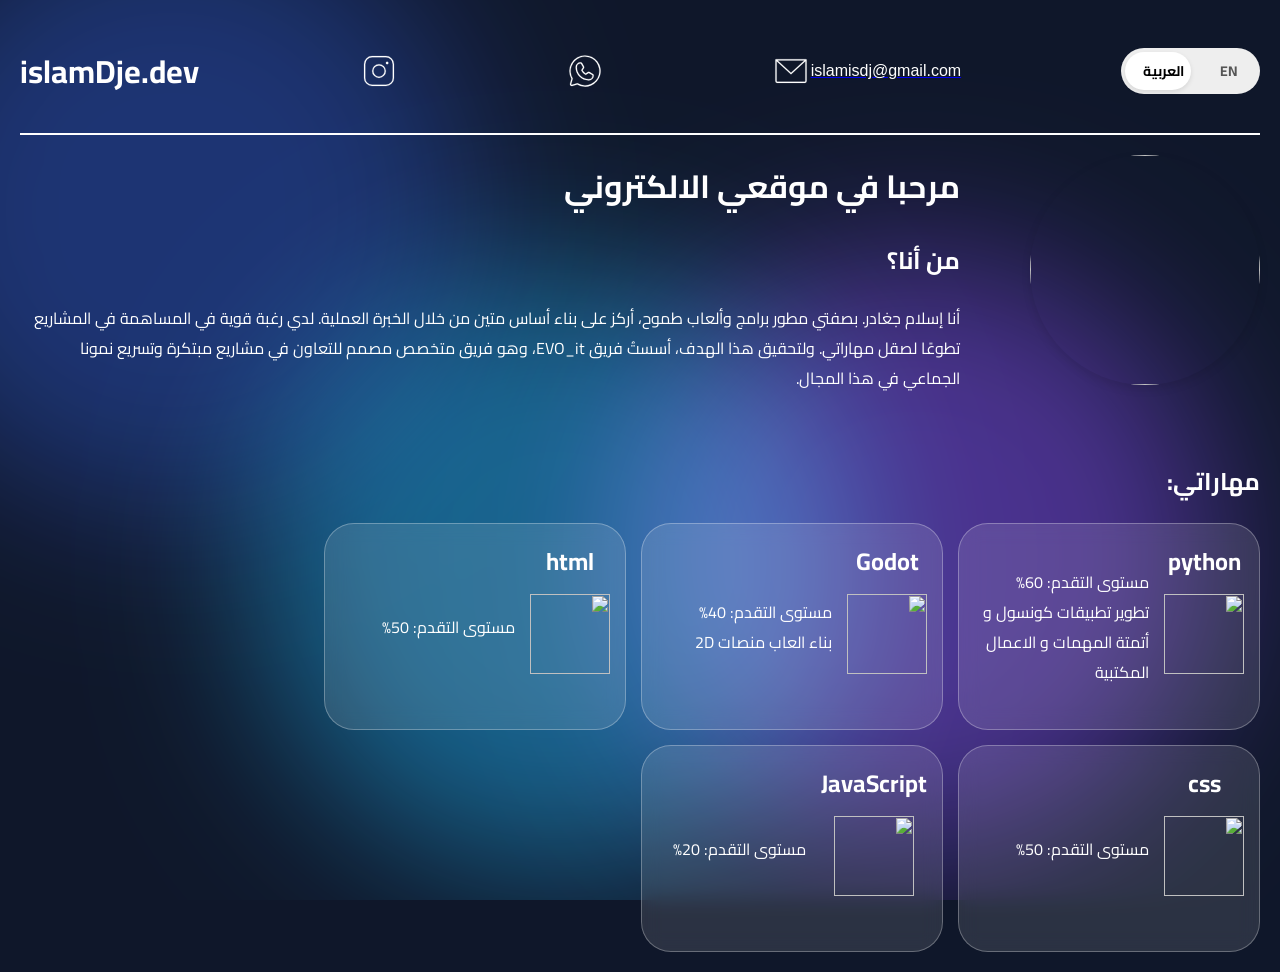
==== index.html @ 0f4c8b1a "edit text" ====
<!DOCTYPE html>
<html>
  
  <head>
    <meta charset="UTF-8"/>
    <meta name="description" content=""/>
    <meta name="viewport" content="width=device-width, initial-scale=1.0">
    <link rel="stylesheet" href="https://cdnjs.cloudflare.com/ajax/libs/font-awesome/6.0.0/css/all.min.css">
    <link rel="stylesheet" href="https://fonts.googleapis.com/css2?family=Cairo:wght@400;700&display=swap">
    <link rel="stylesheet" href="css/style.css"/>
    <script src="js/script.js"></script>
  </head>

  <body class="lang-ar">
    <header>
      <h1>islamDje.dev</h1>
      <a target="_blank" href="https://www.instagram.com/islam____dje?igsh=MWp0Nm4yY2d2aTFxbA==">
        <button class="insta"><svg fill="#ffffff" viewBox="0 0 256 256" id="Flat" xmlns="http://www.w3.org/2000/svg" stroke="#ffffff"><g id="SVGRepo_bgCarrier" stroke-width="0"></g><g id="SVGRepo_tracerCarrier" stroke-linecap="round" stroke-linejoin="round"></g><g id="SVGRepo_iconCarrier"> <path d="M128,84a44,44,0,1,0,44,44A44.04978,44.04978,0,0,0,128,84Zm0,80a36,36,0,1,1,36-36A36.04061,36.04061,0,0,1,128,164ZM172,32H84A52.059,52.059,0,0,0,32,84v88a52.059,52.059,0,0,0,52,52h88a52.059,52.059,0,0,0,52-52V84A52.059,52.059,0,0,0,172,32Zm44,140a44.04978,44.04978,0,0,1-44,44H84a44.04978,44.04978,0,0,1-44-44V84A44.04978,44.04978,0,0,1,84,40h88a44.04978,44.04978,0,0,1,44,44ZM188,76a8,8,0,1,1-8-8A8.00917,8.00917,0,0,1,188,76Z"></path> </g></svg></button>
      </a>
      <a target="_blank" href="https://wa.me/message/UT345S45C6PTN1">  
        <button class="wts"><svg fill="#ffffff" viewBox="0 0 256 256" id="Flat" xmlns="http://www.w3.org/2000/svg" stroke="#ffffff"><g id="SVGRepo_bgCarrier" stroke-width="0"></g><g id="SVGRepo_tracerCarrier" stroke-linecap="round" stroke-linejoin="round"></g><g id="SVGRepo_iconCarrier"> <path d="M128.00049,28A100.02594,100.02594,0,0,0,41.11475,177.53908l-9.0044,31.51661a11.99971,11.99971,0,0,0,14.835,14.834l31.5166-9.00391A100.00677,100.00677,0,1,0,128.00049,28Zm0,192a91.87082,91.87082,0,0,1-46.95264-12.86719,3.99494,3.99494,0,0,0-3.14355-.4082l-33.15723,9.47363a3.99979,3.99979,0,0,1-4.94434-4.94531l9.47266-33.15625a4.00111,4.00111,0,0,0-.4082-3.14355A92.01077,92.01077,0,1,1,128.00049,220Zm50.51123-73.457-20.45947-11.69141a12.01054,12.01054,0,0,0-12.12745.12891l-13.80664,8.28418a44.04183,44.04183,0,0,1-19.38232-19.38281l8.28369-13.80664a12.0108,12.0108,0,0,0,.12891-12.127l-11.69092-20.46A10.91584,10.91584,0,0,0,100,72a32.00811,32.00811,0,0,0-32,31.88086A84.001,84.001,0,0,0,151.999,188h.12012A32.00842,32.00842,0,0,0,184,156,10.913,10.913,0,0,0,178.51172,146.543ZM152.10791,180h-.1084A75.99972,75.99972,0,0,1,76,103.8926,23.997,23.997,0,0,1,100,80a2.89975,2.89975,0,0,1,2.51172,1.457L114.20264,101.918a4.00418,4.00418,0,0,1-.043,4.042l-9.38916,15.64844a3.9987,3.9987,0,0,0-.21826,3.69824,52.04112,52.04112,0,0,0,26.1416,26.1416,3.99707,3.99707,0,0,0,3.69873-.21875L150.04,141.84084a4.006,4.006,0,0,1,4.043-.04394l20.46045,11.69238A2.89712,2.89712,0,0,1,176,156,23.99725,23.99725,0,0,1,152.10791,180Z"></path> </g></svg></button>
      </a>
      <a target="_blank" href="mailto:islamisdj@gmail.com">
        <button class="mail">
          <svg fill="#ffffff" viewBox="0 0 256 256" id="Flat" xmlns="http://www.w3.org/2000/svg" stroke="#ffffff"><g id="SVGRepo_bgCarrier" stroke-width="0"></g><g id="SVGRepo_tracerCarrier" stroke-linecap="round" stroke-linejoin="round"></g><g id="SVGRepo_iconCarrier"> <path d="M227.97314,55.7334a4.0173,4.0173,0,0,0-.04345-.43262c-.02246-.12671-.0586-.24707-.09229-.36914a3.84786,3.84786,0,0,0-.11719-.37744,3.91559,3.91559,0,0,0-.17236-.36475c-.05664-.11084-.11035-.22143-.17773-.32763a4.0245,4.0245,0,0,0-.26416-.35376c-.05518-.0691-.09717-.145-.15772-.21119-.01953-.021-.043-.03515-.0625-.05566a3.9161,3.9161,0,0,0-.33447-.29809c-.08789-.07374-.17188-.15357-.26465-.21851a3.9445,3.9445,0,0,0-.35547-.207c-.10693-.05933-.20947-.12525-.32031-.17407-.11963-.05274-.24707-.08692-.37207-.12793-.12207-.0398-.24121-.0857-.36572-.11353-.11719-.02612-.23926-.03467-.35987-.05029a3.90931,3.90931,0,0,0-.42675-.043C224.05713,52.00806,224.02979,52,224,52H32c-.0293,0-.05566.00781-.085.00854a4.05618,4.05618,0,0,0-.44385.04468c-.11426.01538-.23.0232-.34082.04785a4.00391,4.00391,0,0,0-.39355.12207c-.11524.03858-.2334.06983-.34375.11841-.11914.05225-.23.12281-.34473.187-.11182.06324-.227.12037-.33252.1941-.09619.06738-.18359.1499-.2749.2268a4.104,4.104,0,0,0-.32666.29126c-.01953.02075-.043.03491-.0625.05615-.06055.06617-.10254.14209-.15772.21119a4.02082,4.02082,0,0,0-.26416.35351c-.06738.10669-.12158.21753-.17822.32837-.061.11963-.12256.23779-.17187.364-.04786.12427-.082.25074-.11719.37818-.03369.12207-.06983.24219-.09229.36865a4.0173,4.0173,0,0,0-.04345.43262C28.021,55.82324,28,55.90869,28,56V192a12.01343,12.01343,0,0,0,12,12H216a12.01343,12.01343,0,0,0,12-12V56C228,55.90869,227.979,55.82324,227.97314,55.7334ZM213.71631,60,128,138.57373,42.28369,60ZM216,196H40a4.00427,4.00427,0,0,1-4-4V65.09326l89.29688,81.85547a4.00089,4.00089,0,0,0,5.40624,0L220,65.09326V192A4.00427,4.00427,0,0,1,216,196Z"></path> </g></svg>
          <p>islamisdj@gmail.com</p>
        </button>
      </a>  
      <div class="lang-switch">
        <input type="radio" name="lang" id="ar" value="ar" checked onclick="changeLanguage(this.value)">
        <label for="ar">العربية</label>
        <input type="radio" name="lang" id="en" value="en" onclick="changeLanguage(this.value)">
        <label for="en">EN</label>
        <span class="slider"></span>
      </div>
    </header>

    <div class="background-container">
      <div class="blob blob-1"></div>
      <div class="blob blob-2"></div>
      <div class="blob blob-3"></div>
    </div>

    <main>
      <img src="assets/img/profile_pro.png" alt="" id="profile-img">
      
      <div class="text-en">
        <h1 id="hi">welcome to my website</h1>
        <h2>How am i ?</h2>
          
        <p>I am Islam Djeghader. As an ambitious software and game developer, I focus on building a solid foundation through practical experience. I am eager to contribute to projects on a volunteer basis to hone my skills. To further this goal, I formed EVO_it, a dedicated team designed to collaborate on innovative projects and accelerate our collective growth in the industry.</p>
          
        <br>
          
      </div>
        
      <div class="text-ar">
        <h1 id="hi">مرحبا في موقعي الالكتروني</h1>
          
        <h2>من أنا؟</h2>
          
        <p>أنا إسلام جغادر. بصفتي مطور برامج وألعاب طموح، أركز على بناء أساس متين من خلال الخبرة العملية. لدي رغبة قوية في المساهمة في المشاريع تطوعًا لصقل مهاراتي. ولتحقيق هذا الهدف، أسستُ فريق EVO_it، وهو فريق متخصص مصمم للتعاون في مشاريع مبتكرة وتسريع نمونا الجماعي في هذا المجال.</p>
        <br>
    </main>

    
    <div class="text-en">
      <h2 class="skl-t">My skills:</h2>
      <div class="skills-container">
        <div class="python-card">
          <div class="card-icon">
            <h2>python</h2>
            <img src="assets/img/python-svgrepo-com.svg" alt="" id="py-icon">
          </div>
            <p>progress: 60%<br>Developing console applications and automating workflow and office tasks.</p>
        </div>

        <div class="godot-card">
          <div class="card-icon">
            <h2>Godot</h2>
            <img src="assets/img/godot-svgrepo-com.svg" alt="" id="gd-icon">
          </div>
          <p>progress: 60%<br>Building 2D platform games</p>
        </div>

        <div class="html-card">
          <div class="card-icon">
            <h2>html</h2>
            <img src="assets/img/html-5-svgrepo-com.svg" alt="" id="html-icon">
          </div>
          <p>progress: 60%</p>
        </div>

        <div class="css-card">
          <div class="card-icon">
            <h2>css</h2>
            <img src="assets/img/css-3-svgrepo-com.svg" alt="" id="css-icon">
          </div>
          <p>progress: 60%</p>
        </div>

        <div class="js-card">
          <div class="card-icon">
            <h2>JavaScript</h2>
            <img src="assets/img/javascript-svgrepo-com.svg" alt="" id="js-icon">
          </div>
          <p>progress: 20%</p>
        </div> 
      </div>    
    </div>      
    
    <div class="text-ar">
      
      <h2 class="skl-t">مهاراتي:</h2>
      <div class="skills-container">
        <div class="python-card">
          <div class="card-icon">
            <h2>python</h2>
            <img src="assets/img/python-svgrepo-com.svg" alt="" id="py-icon">
          </div>
          <p>مستوى التقدم: 60%<br>تطوير تطبيقات كونسول و أتمتة المهمات و الاعمال المكتبية</p>
        </div>

        <div class="godot-card">
          <div class="card-icon">
            <h2>Godot</h2>
            <img src="assets/img/godot-svgrepo-com.svg" alt="" id="gd-icon">
          </div>
          <p>مستوى التقدم: 40%<br>بناء العاب منصات 2D</p>
        </div>

        <div class="html-card">
          <div class="card-icon">
            <h2>html</h2>
            <img src="assets/img/html-5-svgrepo-com.svg" alt="" id="html-icon">
          </div>
          <p>مستوى التقدم: 50%</p>
        </div>

        <div class="css-card">
          <div class="card-icon">
            <h2>css</h2>
            <img src="assets/img/css-3-svgrepo-com.svg" alt="" id="css-icon">
          </div>
          <p>مستوى التقدم: 50%</p>
        </div>
        
        <div class="js-card">
          <div class="card-icon">
            <h2>JavaScript</h2>
            <img src="assets/img/javascript-svgrepo-com.svg" alt="" id="js-icon">
          </div>
          <p>مستوى التقدم: 20%</p>
        </div>   
      </div>  
    </div>
  </body>
</html>
---- css/style.css ----
/* الإعدادات العامة */
body {
    /* لون أساسي داكن */
    background-color: #0f172a; 
    /* طبقات من التدرجات لخلق تأثير الـ Mesh */
    background-image: 
        radial-gradient(at 0% 0%, rgba(30, 64, 175, 0.3) 0px, transparent 50%),
        radial-gradient(at 100% 0%, rgba(139, 92, 246, 0.3) 0px, transparent 50%),
        radial-gradient(at 100% 100%, rgba(59, 130, 246, 0.2) 0px, transparent 50%),
        radial-gradient(at 0% 100%, rgba(37, 99, 235, 0.2) 0px, transparent 50%);
    background-attachment: fixed; /* لجعل الخلفية ثابتة أثناء التمرير */
    color: white;
    font-family: 'Segoe UI', Tahoma, Geneva, Verdana, sans-serif;
    transition: all 0.3s ease; /* لإضافة نعومة عند التبديل */
    margin: 0;
    padding: 20px;
    font-family: 'Cairo', sans-serif; /* هنا نطبق الخط */
}

/* تنسيق النصوص البرمجية */
header {
    display: flex;
    flex-direction: row;
    justify-content: space-between;
    align-items: center;
    border-bottom: 2px solid #ffffff;
    padding-bottom: 10px;
    direction: ltr;
}

/* عندما يكون عرض الشاشة 768 بكسل أو أقل (الهواتف والأجهزة اللوحية) */
@media (max-width: 768px) {

    body {
        font-size: 14px;
        padding: 12px;
    }

    /* ===== الهيدر ===== */
    header {
        flex-wrap: wrap;
        gap: 10px;
        justify-content: center;
        padding-bottom: 12px;
    }

    header h1 {
        width: 100%;
        text-align: center;
        font-size: 1.4rem;
        margin: 0;
    }

    /* إخفاء نص الإيميل على الهاتف وإظهار الأيقونة فقط */
    .mail p {
        display: none;
    }

    .insta svg, .wts svg, .mail svg {
        width: 32px;
        height: 32px;
    }

    /* مفتاح اللغة في سطر منفصل */
    .lang-switch {
        order: 10; /* يجعله آخر عنصر */
    }

    /* ===== القسم الرئيسي ===== */
    main {
        flex-direction: column;
        align-items: center;
        gap: 15px;
    }

    #profile-img {
        width: 160px;
        height: 160px;
        margin-left: 0;
        margin-top: 15px;
    }

    .text-en, .text-ar {
        text-align: center;
    }

    .text-en h1, .text-ar h1 {
        font-size: 1.3rem;
    }

    .text-en p, .text-ar p {
        font-size: 0.95rem;
        line-height: 1.7;
    }

    /* ===== بطاقات المهارات ===== */
    .skills-container {
        flex-direction: column;
        align-items: center;
    }

    .python-card, .godot-card, .html-card, .css-card, .js-card {
        width: 100%;
        max-width: 340px;
        min-height: 100px;
        padding: 12px 15px;
        box-sizing: border-box;
    }

    .python-card img, .godot-card img,
    .html-card img, .css-card img, .js-card img {
        width: 60px;
        height: 60px;
    }

    .card-icon {
        padding-bottom: 20px;
    }

    /* عنوان المهارات */
    .skl-t {
        text-align: center;
        font-size: 1.3rem;
    }
}
/* التحكم في اللغات */
body.lang-ar {
    direction: rtl;
    font-family: 'Cairo', sans-serif; /* هنا نطبق الخط */
}

body.lang-en {
    direction: ltr;
    font-family: 'Cairo', sans-serif; /* هنا نطبق الخط */
}

/* إخفاء النصوص غير المفعلة */
body.lang-ar .text-en {
    display: none;
}

body.lang-en .text-ar {
    display: none;
}

/* تنسيق الصورة الشخصية */
#profile-img {
    display: flex;
    width: 230px;
    height: 230px;
    border-radius: 50%;
    margin-top: 20px;
    object-fit: cover; /*لضمان عدم تمدد الصورة*/
    box-shadow: 0 4px 10px rgba(0,0,0,0.1);
    margin-left: 50px;
    /* منع الصورة من الانكماش إذا كان النص طويلاً */
    flex-shrink: 0;
}

main {
    display: flex;
    gap: 20px;
}
main #hi{
    display: block;
}


/* تنسيق موحد لجميع البطاقات */
.python-card, .godot-card, .html-card, .css-card, .js-card {
    /* أولاً: يجب أن تكون الخلفية شفافة قليلاً لرؤية التأثير */
    background: rgba(255, 255, 255, 0.116);   
    /* ثانياً: خاصية التبلور (التغبيش) */
    backdrop-filter: blur(10px);
    -webkit-backdrop-filter: blur(10px); /* لدعم متصفح Safari */
    
    border: 1px solid rgba(255, 255, 255, 0.281);
    display: flex;
    flex-direction: row; /* يضمن بقاء الأيقونة والنص بجانب بعضهما */
    align-items: center;  /* يوسط العناصر عمودياً داخل البطاقة */
    justify-content: flex-start; /* يبدأ العناصر من اليسار (أو اليمين في العربي) */
    width: 270px;
    height: auto; /* يفضل جعل الطول تلقائي ليتناسب مع المحتوى */
    min-height: 150px;
    border-radius: 30px;
    padding: 15px; /* لإضافة مساحة داخلية حول المحتوى */
    gap: 15px; /* يخلق مسافة ثابتة بين الأيقونة والنص */
}

/* تنسيق عام لجميع أيقونات المهارات */
.python-card img, .godot-card img, .html-card img, .css-card img, .js-card img {
    width: 80px;  /* حجم موحد للأيقونات */
    height: 80px;
    object-fit: contain;
    flex-shrink: 0; /* يمنع الأيقونة من الانكماش إذا كان النص طويلاً */
    padding: 0;     /* حذف الـ padding القديم */
    margin: 0;
}
.python-card h2, .godot-card h2, .html-card h2, .css-card h2, .js-card h2 {
    display: flex;
    flex-direction: column;
    align-items: center;
    object-fit: contain;
    flex-shrink: 0; /* يمنع الأيقونة من الانكماش إذا كان النص طويلاً */
    padding: 0;     /* حذف الـ padding القديم */
    margin: 0;
}
.card-icon {
    padding-bottom: 40px; /* حذف أي padding قد يؤثر على المحاذاة */
    display: flex;
    flex-direction: column;
    align-items: center;
    gap: 10px; /* مسافة بين العنوان والأيقونة */
}

.skills-container {
    display: flex;
    flex-direction: row;
    flex-wrap: wrap;
    gap: 15px;
}

/* الحاوية الأساسية للخلفية */
.background-container {
    position: fixed;
    top: 0;
    left: 0;
    width: 100%;
    height: 100%;
    z-index: -1;
    background-color: #0f172a; /* لون الخلفية الداكن */
    overflow: hidden;
}

.blob {
    position: absolute;
    width: 600px;
    height: 600px;
    border-radius: 50%;
    filter: blur(80px);
    opacity: 0.5;
    /* إضافة mixing mode لجعل تداخل الألوان مذهلاً */
    mix-blend-mode: screen; 
    will-change: transform;
}

/* فقاعة 1: حركة دائرية واسعة */
.blob-1 {
    background: #1e40af;
    top: -10%;
    left: -10%;
    animation: move-complex-1 12s infinite linear;
}

/* فقاعة 2: حركة قطرية مع تغيير الحجم */
.blob-2 {
    background: #7c3aed;
    bottom: 5%;
    right: 5%;
    animation: move-complex-2 15s infinite ease-in-out;
}

/* فقاعة 3: حركة نبضية في المنتصف */
.blob-3 {
    background: #0ea5e9;
    top: 30%;
    left: 20%;
    animation: move-complex-3 18s infinite alternate;
}

/* مسارات حركة معقدة */
@keyframes move-complex-1 {
    0%   { transform: translate(0, 0) rotate(0deg) scale(1); }
    33%  { transform: translate(400px, 150px) rotate(120deg) scale(1.2); }
    66%  { transform: translate(150px, 400px) rotate(240deg) scale(0.8); }
    100% { transform: translate(0, 0) rotate(360deg) scale(1); }
}

@keyframes move-complex-2 {
    0%   { transform: translate(0, 0) scale(1.2); }
    50%  { transform: translate(-300px, -200px) scale(0.7); }
    100% { transform: translate(0, 0) scale(1.2); }
}

@keyframes move-complex-3 {
    0%   { transform: translate(0, 0) scale(1); opacity: 0.3; }
    50%  { transform: translate(200px, -100px) scale(1.5); opacity: 0.6; }
    100% { transform: translate(-100px, 200px) scale(1); opacity: 0.3; }
}

.lang-switch {
  display: inline-flex;
  background-color: #eee;
  padding: 4px;
  border-radius: 30px;
  position: relative;
  direction: ltr; /* لضمان ترتيب العناصر دائماً */
}

.lang-switch input { display: none; }

.lang-switch label {
  padding: 6px 18px;
  cursor: pointer;
  z-index: 1;
  font-size: 14px;
  font-weight: bold;
  color: #555;
  transition: color 0.3s;
}

.lang-switch .slider {
  position: absolute;
  top: 4px;
  left: 4px;
  width: calc(50% - 4px);
  height: calc(100% - 8px);
  background-color: white;
  border-radius: 25px;
  box-shadow: 0 2px 5px rgba(0,0,0,0.1);
  transition: transform 0.3s ease;
}

/* حركة السلايدر عند اختيار اللغة الثانية */
#en:checked ~ .slider {
  transform: translateX(100%);
}

#ar:checked ~ label[for="ar"],
#en:checked ~ label[for="en"] {
  color: #000;
}

.insta , .wts , .mail {
  background-color: rgba(255, 255, 255, 0);
  border: none;
  border-radius: 12px;
  cursor: pointer;
  display: flex;
  align-items: center;
  justify-content: center;
  transition: transform 0.2s ease;
}

.insta:hover , .wts:hover , .mail:hover {
  transform: scale(1.15); /* تأثير عند تمرير الفأرة */
}

.insta:active , .wts:active , .mail:active {
  transform: scale(0.9); /* تأثير عند الضغط */
}

.insta svg , .wts svg , .mail svg {
  width: 40px;  /* يمكنك التحكم في الحجم من هنا */
  height: 40px;
}

.mail p {
  display: inline;  
  font-size: 16px;
  color: #ffffff;
}
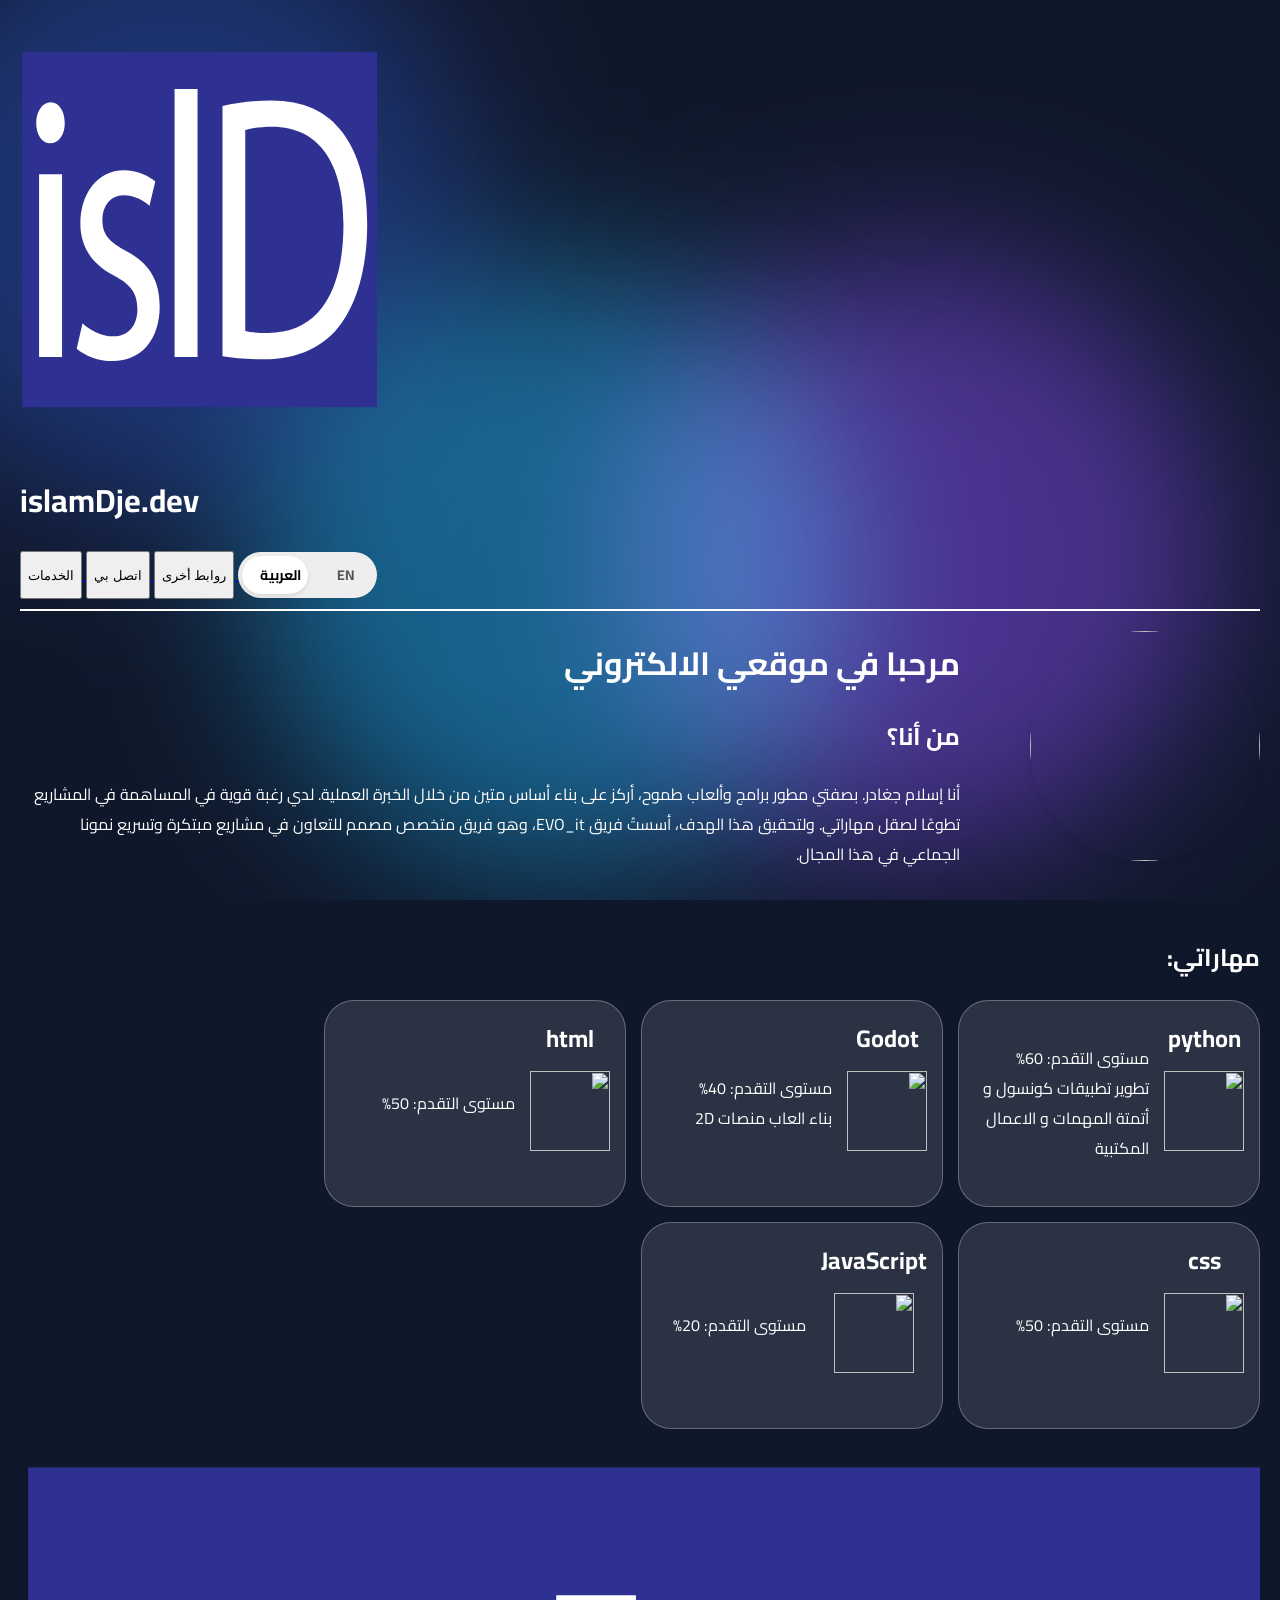
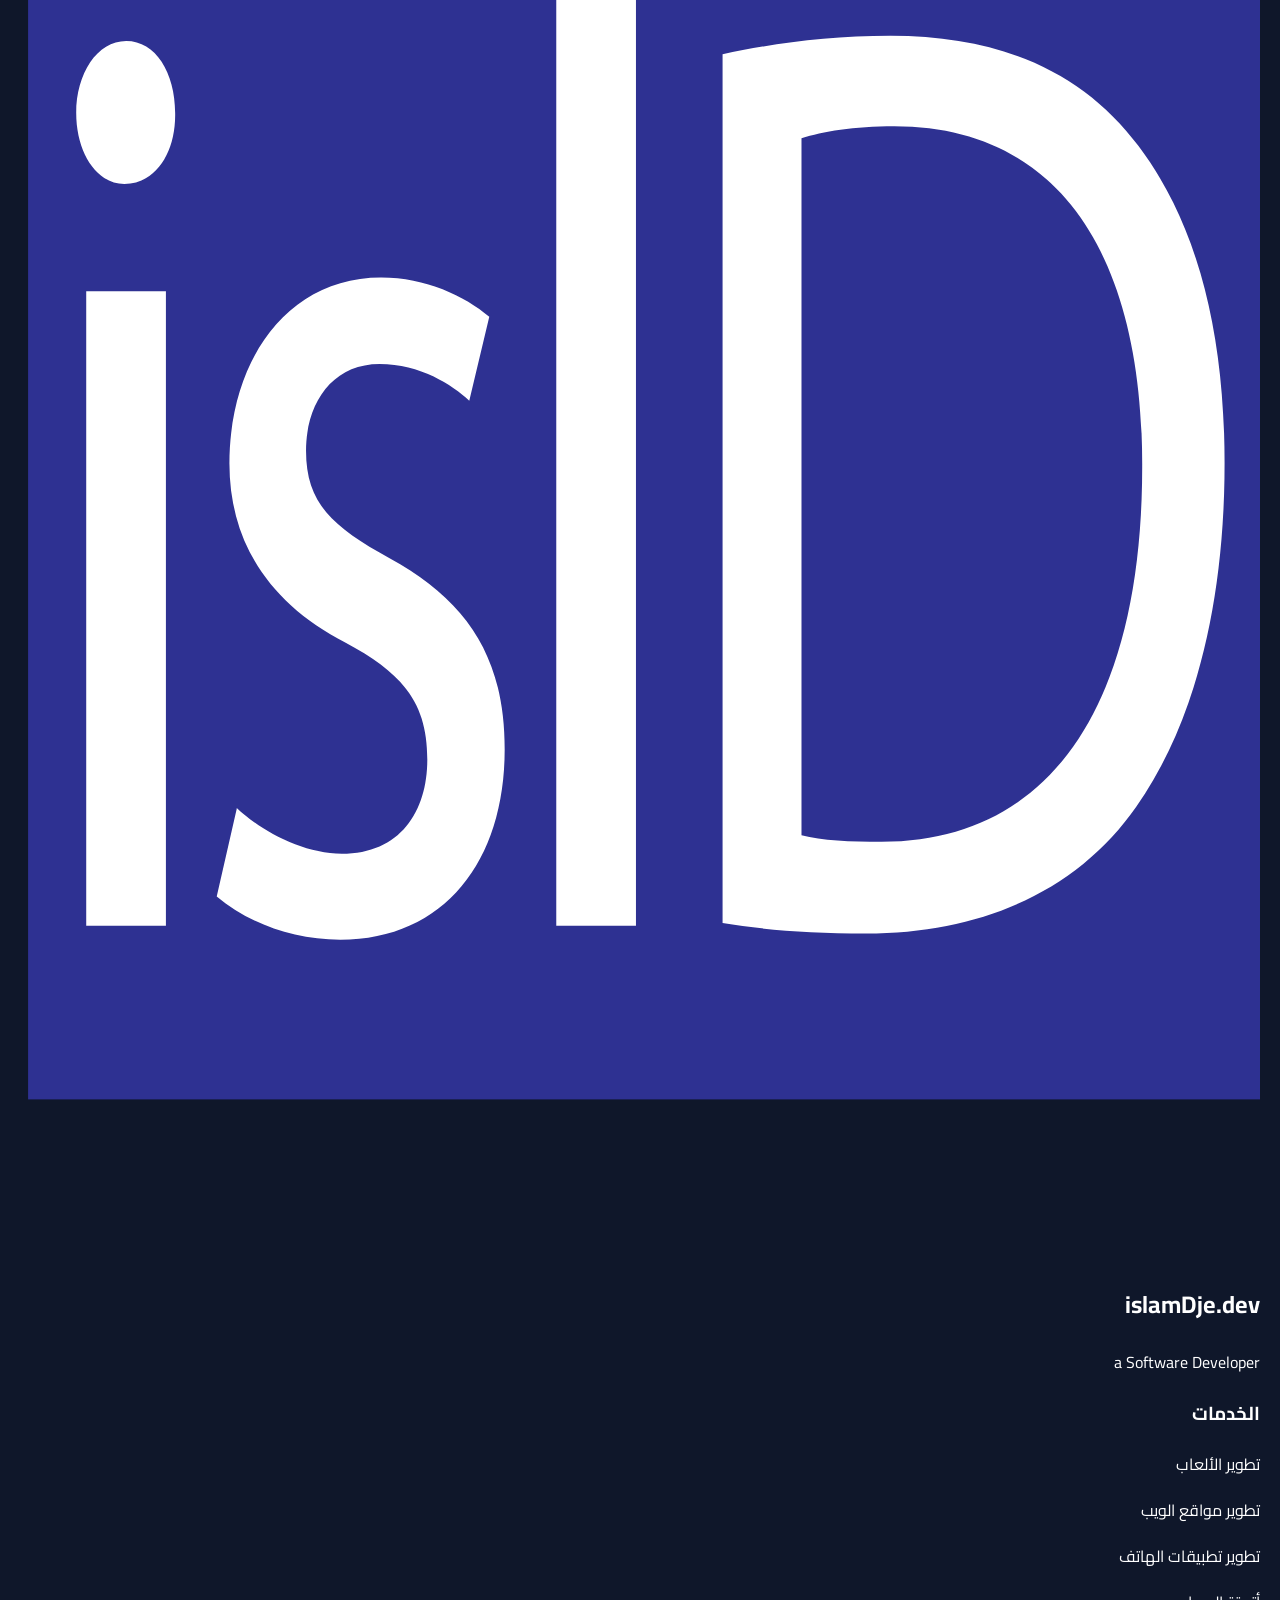
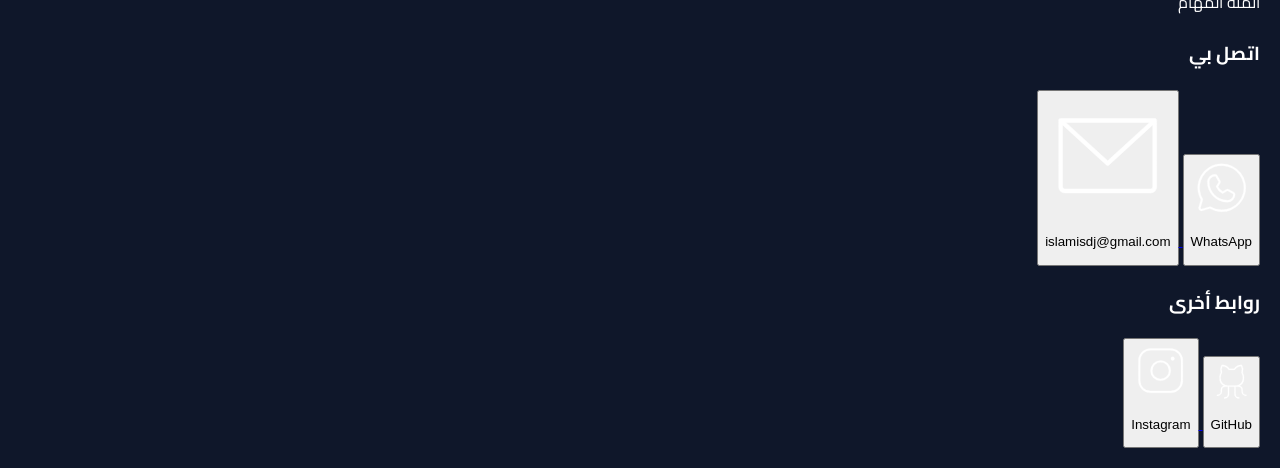
==== commit c8522c84: "optimization meta data" ====
--- a/index.html
+++ b/index.html
@@ -3,8 +3,26 @@
   
   <head>
     <meta charset="UTF-8"/>
-    <meta name="description" content=""/>
+    <meta name="robots" content="index, follow">
+    <meta property="og:type" content="website">
+    <meta property="og:title" content="Islam Djeghader | islamDje.dev">
+    <meta property="og:description" content="Software and game developer. Python, Godot, Web & Mobile. Founder of EVO_it.">
+    <meta property="og:url" content="https://islam-dje.github.io/MyWebsite/">
+    <meta property="og:image" content="https://islam-dje.github.io/MyWebsite/assets/img/profile_pro.png">
+    <meta property="og:locale" content="ar_DZ">
+    <meta property="og:locale:alternate" content="en_US">
+    <meta name="author" content="Islam Djeghader">
+    <meta name="keywords" content="Islam Djeghader, islamDje, islamDje.dev, EVO_it, software developer, game developer, Python developer, Godot, web developer, Algeria">
+    <meta name="description" content="Islam Djeghader — Software and game developer. Specializing in Python, Godot, Web and Mobile development. Founder of EVO_it team."/>
     <meta name="viewport" content="width=device-width, initial-scale=1.0">
+    <link rel="canonical" href="https://islam-dje.github.io/MyWebsite/">
+    <meta name="twitter:card" content="summary_large_image">
+    <meta name="twitter:title" content="Islam Djeghader | islamDje.dev">
+    <meta name="twitter:description" content="Software and game developer. Python, Godot, Web & Mobile.">
+    <meta name="twitter:image" content="https://islam-dje.github.io/MyWebsite/assets/img/profile_pro.png">
+    <title>Islam Djeghader | islamDje.dev — Software & Game Developer</title>
+    
+    <link rel="icon" type="image/png" href="assets/img/web-icon.svg"/>
     <link rel="stylesheet" href="https://cdnjs.cloudflare.com/ajax/libs/font-awesome/6.0.0/css/all.min.css">
     <link rel="stylesheet" href="https://fonts.googleapis.com/css2?family=Cairo:wght@400;700&display=swap">
     <link rel="stylesheet" href="css/style.css"/>
@@ -13,26 +31,46 @@
 
   <body class="lang-ar">
     <header>
-      <h1>islamDje.dev</h1>
-      <a target="_blank" href="https://www.instagram.com/islam____dje?igsh=MWp0Nm4yY2d2aTFxbA==">
-        <button class="insta"><svg fill="#ffffff" viewBox="0 0 256 256" id="Flat" xmlns="http://www.w3.org/2000/svg" stroke="#ffffff"><g id="SVGRepo_bgCarrier" stroke-width="0"></g><g id="SVGRepo_tracerCarrier" stroke-linecap="round" stroke-linejoin="round"></g><g id="SVGRepo_iconCarrier"> <path d="M128,84a44,44,0,1,0,44,44A44.04978,44.04978,0,0,0,128,84Zm0,80a36,36,0,1,1,36-36A36.04061,36.04061,0,0,1,128,164ZM172,32H84A52.059,52.059,0,0,0,32,84v88a52.059,52.059,0,0,0,52,52h88a52.059,52.059,0,0,0,52-52V84A52.059,52.059,0,0,0,172,32Zm44,140a44.04978,44.04978,0,0,1-44,44H84a44.04978,44.04978,0,0,1-44-44V84A44.04978,44.04978,0,0,1,84,40h88a44.04978,44.04978,0,0,1,44,44ZM188,76a8,8,0,1,1-8-8A8.00917,8.00917,0,0,1,188,76Z"></path> </g></svg></button>
-      </a>
-      <a target="_blank" href="https://wa.me/message/UT345S45C6PTN1">  
-        <button class="wts"><svg fill="#ffffff" viewBox="0 0 256 256" id="Flat" xmlns="http://www.w3.org/2000/svg" stroke="#ffffff"><g id="SVGRepo_bgCarrier" stroke-width="0"></g><g id="SVGRepo_tracerCarrier" stroke-linecap="round" stroke-linejoin="round"></g><g id="SVGRepo_iconCarrier"> <path d="M128.00049,28A100.02594,100.02594,0,0,0,41.11475,177.53908l-9.0044,31.51661a11.99971,11.99971,0,0,0,14.835,14.834l31.5166-9.00391A100.00677,100.00677,0,1,0,128.00049,28Zm0,192a91.87082,91.87082,0,0,1-46.95264-12.86719,3.99494,3.99494,0,0,0-3.14355-.4082l-33.15723,9.47363a3.99979,3.99979,0,0,1-4.94434-4.94531l9.47266-33.15625a4.00111,4.00111,0,0,0-.4082-3.14355A92.01077,92.01077,0,1,1,128.00049,220Zm50.51123-73.457-20.45947-11.69141a12.01054,12.01054,0,0,0-12.12745.12891l-13.80664,8.28418a44.04183,44.04183,0,0,1-19.38232-19.38281l8.28369-13.80664a12.0108,12.0108,0,0,0,.12891-12.127l-11.69092-20.46A10.91584,10.91584,0,0,0,100,72a32.00811,32.00811,0,0,0-32,31.88086A84.001,84.001,0,0,0,151.999,188h.12012A32.00842,32.00842,0,0,0,184,156,10.913,10.913,0,0,0,178.51172,146.543ZM152.10791,180h-.1084A75.99972,75.99972,0,0,1,76,103.8926,23.997,23.997,0,0,1,100,80a2.89975,2.89975,0,0,1,2.51172,1.457L114.20264,101.918a4.00418,4.00418,0,0,1-.043,4.042l-9.38916,15.64844a3.9987,3.9987,0,0,0-.21826,3.69824,52.04112,52.04112,0,0,0,26.1416,26.1416,3.99707,3.99707,0,0,0,3.69873-.21875L150.04,141.84084a4.006,4.006,0,0,1,4.043-.04394l20.46045,11.69238A2.89712,2.89712,0,0,1,176,156,23.99725,23.99725,0,0,1,152.10791,180Z"></path> </g></svg></button>
-      </a>
-      <a target="_blank" href="mailto:islamisdj@gmail.com">
-        <button class="mail">
-          <svg fill="#ffffff" viewBox="0 0 256 256" id="Flat" xmlns="http://www.w3.org/2000/svg" stroke="#ffffff"><g id="SVGRepo_bgCarrier" stroke-width="0"></g><g id="SVGRepo_tracerCarrier" stroke-linecap="round" stroke-linejoin="round"></g><g id="SVGRepo_iconCarrier"> <path d="M227.97314,55.7334a4.0173,4.0173,0,0,0-.04345-.43262c-.02246-.12671-.0586-.24707-.09229-.36914a3.84786,3.84786,0,0,0-.11719-.37744,3.91559,3.91559,0,0,0-.17236-.36475c-.05664-.11084-.11035-.22143-.17773-.32763a4.0245,4.0245,0,0,0-.26416-.35376c-.05518-.0691-.09717-.145-.15772-.21119-.01953-.021-.043-.03515-.0625-.05566a3.9161,3.9161,0,0,0-.33447-.29809c-.08789-.07374-.17188-.15357-.26465-.21851a3.9445,3.9445,0,0,0-.35547-.207c-.10693-.05933-.20947-.12525-.32031-.17407-.11963-.05274-.24707-.08692-.37207-.12793-.12207-.0398-.24121-.0857-.36572-.11353-.11719-.02612-.23926-.03467-.35987-.05029a3.90931,3.90931,0,0,0-.42675-.043C224.05713,52.00806,224.02979,52,224,52H32c-.0293,0-.05566.00781-.085.00854a4.05618,4.05618,0,0,0-.44385.04468c-.11426.01538-.23.0232-.34082.04785a4.00391,4.00391,0,0,0-.39355.12207c-.11524.03858-.2334.06983-.34375.11841-.11914.05225-.23.12281-.34473.187-.11182.06324-.227.12037-.33252.1941-.09619.06738-.18359.1499-.2749.2268a4.104,4.104,0,0,0-.32666.29126c-.01953.02075-.043.03491-.0625.05615-.06055.06617-.10254.14209-.15772.21119a4.02082,4.02082,0,0,0-.26416.35351c-.06738.10669-.12158.21753-.17822.32837-.061.11963-.12256.23779-.17187.364-.04786.12427-.082.25074-.11719.37818-.03369.12207-.06983.24219-.09229.36865a4.0173,4.0173,0,0,0-.04345.43262C28.021,55.82324,28,55.90869,28,56V192a12.01343,12.01343,0,0,0,12,12H216a12.01343,12.01343,0,0,0,12-12V56C228,55.90869,227.979,55.82324,227.97314,55.7334ZM213.71631,60,128,138.57373,42.28369,60ZM216,196H40a4.00427,4.00427,0,0,1-4-4V65.09326l89.29688,81.85547a4.00089,4.00089,0,0,0,5.40624,0L220,65.09326V192A4.00427,4.00427,0,0,1,216,196Z"></path> </g></svg>
-          <p>islamisdj@gmail.com</p>
-        </button>
-      </a>  
-      <div class="lang-switch">
-        <input type="radio" name="lang" id="ar" value="ar" checked onclick="changeLanguage(this.value)">
-        <label for="ar">العربية</label>
-        <input type="radio" name="lang" id="en" value="en" onclick="changeLanguage(this.value)">
-        <label for="en">EN</label>
-        <span class="slider"></span>
-      </div>
+      <div class="text-en">
+        <h1><svg xmlns="http://www.w3.org/2000/svg" viewBox="0 0 32.21 37"><g id="Layer_2"><rect x=".21" y="1" width="32" height="32" style="fill:#2e3192;"/></g><g id="Layer_1"><path d="m4.03,7.38c.02,1.02-.5,1.84-1.32,1.84-.73,0-1.25-.82-1.25-1.84s.54-1.87,1.3-1.87,1.27.82,1.27,1.87ZM1.72,28.49V12.01h2.07v16.48H1.72Z" style="fill:#fff;"/><path d="m5.63,25.43c.61.58,1.7,1.19,2.73,1.19,1.51,0,2.22-1.09,2.22-2.45,0-1.43-.59-2.21-2.12-3.03-2.05-1.05-3.02-2.69-3.02-4.66,0-2.66,1.49-4.83,3.94-4.83,1.16,0,2.17.48,2.81,1.02l-.52,2.18c-.45-.41-1.27-.95-2.33-.95-1.23,0-1.91,1.02-1.91,2.25,0,1.36.68,1.97,2.17,2.79,1.98,1.09,2.99,2.52,2.99,4.97,0,2.89-1.56,4.94-4.27,4.94-1.25,0-2.4-.44-3.21-1.12l.52-2.28Z" style="fill:#fff;"/><path d="m13.93,4.32h2.07v24.17h-2.07V4.32Z" style="fill:#fff;"/><path d="m18.25,5.85c1.25-.27,2.73-.48,4.36-.48,2.95,0,5.04.99,6.44,2.86,1.41,1.87,2.24,4.53,2.24,8.24s-.8,6.81-2.29,8.92c-1.49,2.14-3.94,3.3-7.03,3.3-1.46,0-2.69-.1-3.72-.27V5.85Zm2.05,20.29c.52.14,1.27.17,2.08.17,4.38,0,6.77-3.54,6.77-9.74.02-5.41-2.1-8.85-6.44-8.85-1.06,0-1.86.14-2.41.31v18.11Z" style="fill:#fff;"/></g></svg>islamDje.dev</h1>
+        <a href="#services">
+          <button class="nav-bt-sr" onclick="triggerPulse('sr')"><p>Services</p></button>
+        </a>
+        <a href="#contact">  
+          <button class="nav-bt-cn" onclick="triggerPulse('cn')"><p>Contact Me</p></button>
+        </a>
+        <a href="#links">
+          <button class="nav-bt-ln" onclick="triggerPulse('ln')"><p>Other Links</p></button>
+        </a> 
+        <div class="lang-switch">
+          <input type="radio" name="lang" id="ar" value="ar" checked onclick="changeLanguage(this.value)">
+          <label for="ar">العربية</label>
+          <input type="radio" name="lang" id="en" value="en" onclick="changeLanguage(this.value)">
+          <label for="en">EN</label>
+          <span class="slider"></span>
+        </div>
+      </div>  
+
+      <div class="text-ar">
+        <h1><svg xmlns="http://www.w3.org/2000/svg" viewBox="0 0 32.21 37"><g id="Layer_2"><rect x=".21" y="1" width="32" height="32" style="fill:#2e3192;"/></g><g id="Layer_1"><path d="m4.03,7.38c.02,1.02-.5,1.84-1.32,1.84-.73,0-1.25-.82-1.25-1.84s.54-1.87,1.3-1.87,1.27.82,1.27,1.87ZM1.72,28.49V12.01h2.07v16.48H1.72Z" style="fill:#fff;"/><path d="m5.63,25.43c.61.58,1.7,1.19,2.73,1.19,1.51,0,2.22-1.09,2.22-2.45,0-1.43-.59-2.21-2.12-3.03-2.05-1.05-3.02-2.69-3.02-4.66,0-2.66,1.49-4.83,3.94-4.83,1.16,0,2.17.48,2.81,1.02l-.52,2.18c-.45-.41-1.27-.95-2.33-.95-1.23,0-1.91,1.02-1.91,2.25,0,1.36.68,1.97,2.17,2.79,1.98,1.09,2.99,2.52,2.99,4.97,0,2.89-1.56,4.94-4.27,4.94-1.25,0-2.4-.44-3.21-1.12l.52-2.28Z" style="fill:#fff;"/><path d="m13.93,4.32h2.07v24.17h-2.07V4.32Z" style="fill:#fff;"/><path d="m18.25,5.85c1.25-.27,2.73-.48,4.36-.48,2.95,0,5.04.99,6.44,2.86,1.41,1.87,2.24,4.53,2.24,8.24s-.8,6.81-2.29,8.92c-1.49,2.14-3.94,3.3-7.03,3.3-1.46,0-2.69-.1-3.72-.27V5.85Zm2.05,20.29c.52.14,1.27.17,2.08.17,4.38,0,6.77-3.54,6.77-9.74.02-5.41-2.1-8.85-6.44-8.85-1.06,0-1.86.14-2.41.31v18.11Z" style="fill:#fff;"/></g></svg>islamDje.dev</h1>
+        <a href="#services-ar">
+          <button class="nav-bt-sr" onclick="triggerPulse('sr-ar')"><p>الخدمات</p></button>
+        </a>
+        <a href="#contact-ar">  
+          <button class="nav-bt-cn" onclick="triggerPulse('cn-ar')"><p>اتصل بي</p></button>
+        </a>
+        <a href="#links-ar">
+          <button class="nav-bt-ln" onclick="triggerPulse('ln-ar')"><p>روابط أخرى</p></button>
+        </a> 
+        <div class="lang-switch">
+          <input type="radio" name="lang" id="ar" value="ar" checked onclick="changeLanguage(this.value)">
+          <label for="ar">العربية</label>
+          <input type="radio" name="lang" id="en" value="en" onclick="changeLanguage(this.value)">
+          <label for="en">EN</label>
+          <span class="slider"></span>
+        </div>
+      </div>
+
     </header>
 
     <div class="background-container">
@@ -154,6 +192,103 @@
         </div>   
       </div>  
     </div>
+
+    <footer>
+      
+      <div class="name">
+        <svg xmlns="http://www.w3.org/2000/svg" viewBox="0 0 32.21 37"><g id="Layer_2"><rect x=".21" y="1" width="32" height="32" style="fill:#2e3192;"/></g><g id="Layer_1"><path d="m4.03,7.38c.02,1.02-.5,1.84-1.32,1.84-.73,0-1.25-.82-1.25-1.84s.54-1.87,1.3-1.87,1.27.82,1.27,1.87ZM1.72,28.49V12.01h2.07v16.48H1.72Z" style="fill:#fff;"/><path d="m5.63,25.43c.61.58,1.7,1.19,2.73,1.19,1.51,0,2.22-1.09,2.22-2.45,0-1.43-.59-2.21-2.12-3.03-2.05-1.05-3.02-2.69-3.02-4.66,0-2.66,1.49-4.83,3.94-4.83,1.16,0,2.17.48,2.81,1.02l-.52,2.18c-.45-.41-1.27-.95-2.33-.95-1.23,0-1.91,1.02-1.91,2.25,0,1.36.68,1.97,2.17,2.79,1.98,1.09,2.99,2.52,2.99,4.97,0,2.89-1.56,4.94-4.27,4.94-1.25,0-2.4-.44-3.21-1.12l.52-2.28Z" style="fill:#fff;"/><path d="m13.93,4.32h2.07v24.17h-2.07V4.32Z" style="fill:#fff;"/><path d="m18.25,5.85c1.25-.27,2.73-.48,4.36-.48,2.95,0,5.04.99,6.44,2.86,1.41,1.87,2.24,4.53,2.24,8.24s-.8,6.81-2.29,8.92c-1.49,2.14-3.94,3.3-7.03,3.3-1.46,0-2.69-.1-3.72-.27V5.85Zm2.05,20.29c.52.14,1.27.17,2.08.17,4.38,0,6.77-3.54,6.77-9.74.02-5.41-2.1-8.85-6.44-8.85-1.06,0-1.86.14-2.41.31v18.11Z" style="fill:#fff;"/></g></svg>
+        <h2>islamDje.dev</h2>
+        <p>a Software Developer</p>
+      </div>
+      
+      <div class="text-en">
+      
+        <div class="services" id="services">
+          <h3>Services</h3>
+          <p>Games development</p>
+          <p>Web development</p>
+          <p>Mobile development</p>
+          <p>Tasks automation</p>
+        </div>
+
+        <div class="contact" id="contact">
+          <h3>Contact Me</h3>
+          <a target="_blank" href="https://wa.me/message/UT345S45C6PTN1">
+            <button class="contact-wts">
+              <svg fill="#ffffff" viewBox="0 0 256 256" id="Flat" xmlns="http://www.w3.org/2000/svg" stroke="#ffffff"><g id="SVGRepo_bgCarrier" stroke-width="0"></g><g id="SVGRepo_tracerCarrier" stroke-linecap="round" stroke-linejoin="round"></g><g id="SVGRepo_iconCarrier"> <path d="M128.00049,28A100.02594,100.02594,0,0,0,41.11475,177.53908l-9.0044,31.51661a11.99971,11.99971,0,0,0,14.835,14.834l31.5166-9.00391A100.00677,100.00677,0,1,0,128.00049,28Zm0,192a91.87082,91.87082,0,0,1-46.95264-12.86719,3.99494,3.99494,0,0,0-3.14355-.4082l-33.15723,9.47363a3.99979,3.99979,0,0,1-4.94434-4.94531l9.47266-33.15625a4.00111,4.00111,0,0,0-.4082-3.14355A92.01077,92.01077,0,1,1,128.00049,220Zm50.51123-73.457-20.45947-11.69141a12.01054,12.01054,0,0,0-12.12745.12891l-13.80664,8.28418a44.04183,44.04183,0,0,1-19.38232-19.38281l8.28369-13.80664a12.0108,12.0108,0,0,0,.12891-12.127l-11.69092-20.46A10.91584,10.91584,0,0,0,100,72a32.00811,32.00811,0,0,0-32,31.88086A84.001,84.001,0,0,0,151.999,188h.12012A32.00842,32.00842,0,0,0,184,156,10.913,10.913,0,0,0,178.51172,146.543ZM152.10791,180h-.1084A75.99972,75.99972,0,0,1,76,103.8926,23.997,23.997,0,0,1,100,80a2.89975,2.89975,0,0,1,2.51172,1.457L114.20264,101.918a4.00418,4.00418,0,0,1-.043,4.042l-9.38916,15.64844a3.9987,3.9987,0,0,0-.21826,3.69824,52.04112,52.04112,0,0,0,26.1416,26.1416,3.99707,3.99707,0,0,0,3.69873-.21875L150.04,141.84084a4.006,4.006,0,0,1,4.043-.04394l20.46045,11.69238A2.89712,2.89712,0,0,1,176,156,23.99725,23.99725,0,0,1,152.10791,180Z"></path> </g></svg>
+              <p>WhatsApp</p>
+            </button>
+          </a>
+          <a target="_blank" href="mailto:islamisdj@gmail.com">
+            <button class="contact-mail">
+              <svg fill="#ffffff" viewBox="0 0 256 256" id="Flat" xmlns="http://www.w3.org/2000/svg" stroke="#ffffff"><g id="SVGRepo_bgCarrier" stroke-width="0"></g><g id="SVGRepo_tracerCarrier" stroke-linecap="round" stroke-linejoin="round"></g><g id="SVGRepo_iconCarrier"> <path d="M227.97314,55.7334a4.0173,4.0173,0,0,0-.04345-.43262c-.02246-.12671-.0586-.24707-.09229-.36914a3.84786,3.84786,0,0,0-.11719-.37744,3.91559,3.91559,0,0,0-.17236-.36475c-.05664-.11084-.11035-.22143-.17773-.32763a4.0245,4.0245,0,0,0-.26416-.35376c-.05518-.0691-.09717-.145-.15772-.21119-.01953-.021-.043-.03515-.0625-.05566a3.9161,3.9161,0,0,0-.33447-.29809c-.08789-.07374-.17188-.15357-.26465-.21851a3.9445,3.9445,0,0,0-.35547-.207c-.10693-.05933-.20947-.12525-.32031-.17407-.11963-.05274-.24707-.08692-.37207-.12793-.12207-.0398-.24121-.0857-.36572-.11353-.11719-.02612-.23926-.03467-.35987-.05029a3.90931,3.90931,0,0,0-.42675-.043C224.05713,52.00806,224.02979,52,224,52H32c-.0293,0-.05566.00781-.085.00854a4.05618,4.05618,0,0,0-.44385.04468c-.11426.01538-.23.0232-.34082.04785a4.00391,4.00391,0,0,0-.39355.12207c-.11524.03858-.2334.06983-.34375.11841-.11914.05225-.23.12281-.34473.187-.11182.06324-.227.12037-.33252.1941-.09619.06738-.18359.1499-.2749.2268a4.104,4.104,0,0,0-.32666.29126c-.01953.02075-.043.03491-.0625.05615-.06055.06617-.10254.14209-.15772.21119a4.02082,4.02082,0,0,0-.26416.35351c-.06738.10669-.12158.21753-.17822.32837-.061.11963-.12256.23779-.17187.364-.04786.12427-.082.25074-.11719.37818-.03369.12207-.06983.24219-.09229.36865a4.0173,4.0173,0,0,0-.04345.43262C28.021,55.82324,28,55.90869,28,56V192a12.01343,12.01343,0,0,0,12,12H216a12.01343,12.01343,0,0,0,12-12V56C228,55.90869,227.979,55.82324,227.97314,55.7334ZM213.71631,60,128,138.57373,42.28369,60ZM216,196H40a4.00427,4.00427,0,0,1-4-4V65.09326l89.29688,81.85547a4.00089,4.00089,0,0,0,5.40624,0L220,65.09326V192A4.00427,4.00427,0,0,1,216,196Z"></path> </g></svg>
+              <p>islamisdj@gmail.com</p>
+            </button>
+          </a>
+        </div>
+
+        <div class="links" id="links">
+          <h3>Other Links</h3>
+          <a target="_blank" href="https://github.com/islam-dje">
+            <button class="github">
+              <svg fill="#ffffff" viewBox="0 0 256 256" id="Flat" xmlns="http://www.w3.org/2000/svg" stroke="#ffffff"><g id="SVGRepo_bgCarrier" stroke-width="0"></g><g id="SVGRepo_tracerCarrier" stroke-linecap="round" stroke-linejoin="round"></g><g id="SVGRepo_iconCarrier"> <path d="M216,220a20.02229,20.02229,0,0,1-20-20v-8a28.04258,28.04258,0,0,0-18.9043-26.4751A52.036,52.036,0,0,0,204,120v-8a53.77853,53.77853,0,0,0-8.05859-27.83984A55.766,55.766,0,0,0,191.46387,38,3.99989,3.99989,0,0,0,188,36a55.78079,55.78079,0,0,0-45.96289,24l-28.07422-.001A55.785,55.785,0,0,0,68,36a3.99989,3.99989,0,0,0-3.46387,2,55.766,55.766,0,0,0-4.47754,46.16016A53.77853,53.77853,0,0,0,52,112v8a52.036,52.036,0,0,0,26.9043,45.5249A28.04258,28.04258,0,0,0,60,192v8a20.02229,20.02229,0,0,1-20,20,4,4,0,0,0,0,8,28.03146,28.03146,0,0,0,28-28v-8a20.02229,20.02229,0,0,1,20-20h16v44a20.02229,20.02229,0,0,1-20,20,4,4,0,0,0,0,8,28.03146,28.03146,0,0,0,28-28V172h32v44a28.03146,28.03146,0,0,0,28,28,4,4,0,0,0,0-8,20.02229,20.02229,0,0,1-20-20V172h16a20.02229,20.02229,0,0,1,20,20v8a28.03146,28.03146,0,0,0,28,28,4,4,0,0,0,0-8ZM60,120v-8a45.7282,45.7282,0,0,1,7.70605-24.88965,3.99975,3.99975,0,0,0,.53858-3.84375A47.81139,47.81139,0,0,1,70.3418,44.05569a47.83327,47.83327,0,0,1,38.11474,22.10058A3.9989,3.9989,0,0,0,111.8252,67.999L144.1748,68h0a3.99875,3.99875,0,0,0,3.36866-1.84375A47.83182,47.83182,0,0,1,185.6582,44.05569a47.81139,47.81139,0,0,1,2.09717,39.21093,4.01978,4.01978,0,0,0,.53174,3.835A45.722,45.722,0,0,1,196,112v8a44.04978,44.04978,0,0,1-44,44H104A44.04978,44.04978,0,0,1,60,120Z"></path> </g></svg>
+              <p>GitHub</p>
+            </button>
+          </a>
+          <a target="_blank" href="https://www.instagram.com/islam____dje?igsh=MWp0Nm4yY2d2aTFxbA==">
+            <button class="contact-insta">
+              <svg fill="#ffffff" viewBox="0 0 256 256" id="Flat" xmlns="http://www.w3.org/2000/svg" stroke="#ffffff"><g id="SVGRepo_bgCarrier" stroke-width="0"></g><g id="SVGRepo_tracerCarrier" stroke-linecap="round" stroke-linejoin="round"></g><g id="SVGRepo_iconCarrier"> <path d="M128,84a44,44,0,1,0,44,44A44.04978,44.04978,0,0,0,128,84Zm0,80a36,36,0,1,1,36-36A36.04061,36.04061,0,0,1,128,164ZM172,32H84A52.059,52.059,0,0,0,32,84v88a52.059,52.059,0,0,0,52,52h88a52.059,52.059,0,0,0,52-52V84A52.059,52.059,0,0,0,172,32Zm44,140a44.04978,44.04978,0,0,1-44,44H84a44.04978,44.04978,0,0,1-44-44V84A44.04978,44.04978,0,0,1,84,40h88a44.04978,44.04978,0,0,1,44,44ZM188,76a8,8,0,1,1-8-8A8.00917,8.00917,0,0,1,188,76Z"></path> </g></svg>
+              <p>Instagram</p>
+            </button>
+          </a>
+        </div>
+
+      </div>
+      <div class="text-ar">
+      
+        <div class="services" id="services-ar">
+          <h3>الخدمات</h3>
+          <p>تطوير الألعاب</p>
+          <p>تطوير مواقع الويب</p>
+          <p>تطوير تطبيقات الهاتف</p>
+          <p>أتمتة المهام</p>
+        </div>
+
+        <div class="contact" id="contact-ar">
+          <h3>اتصل بي</h3>
+          <a target="_blank" href="https://wa.me/message/UT345S45C6PTN1">
+            <button class="contact-wts">
+              <svg fill="#ffffff" viewBox="0 0 256 256" id="Flat" xmlns="http://www.w3.org/2000/svg" stroke="#ffffff"><g id="SVGRepo_bgCarrier" stroke-width="0"></g><g id="SVGRepo_tracerCarrier" stroke-linecap="round" stroke-linejoin="round"></g><g id="SVGRepo_iconCarrier"> <path d="M128.00049,28A100.02594,100.02594,0,0,0,41.11475,177.53908l-9.0044,31.51661a11.99971,11.99971,0,0,0,14.835,14.834l31.5166-9.00391A100.00677,100.00677,0,1,0,128.00049,28Zm0,192a91.87082,91.87082,0,0,1-46.95264-12.86719,3.99494,3.99494,0,0,0-3.14355-.4082l-33.15723,9.47363a3.99979,3.99979,0,0,1-4.94434-4.94531l9.47266-33.15625a4.00111,4.00111,0,0,0-.4082-3.14355A92.01077,92.01077,0,1,1,128.00049,220Zm50.51123-73.457-20.45947-11.69141a12.01054,12.01054,0,0,0-12.12745.12891l-13.80664,8.28418a44.04183,44.04183,0,0,1-19.38232-19.38281l8.28369-13.80664a12.0108,12.0108,0,0,0,.12891-12.127l-11.69092-20.46A10.91584,10.91584,0,0,0,100,72a32.00811,32.00811,0,0,0-32,31.88086A84.001,84.001,0,0,0,151.999,188h.12012A32.00842,32.00842,0,0,0,184,156,10.913,10.913,0,0,0,178.51172,146.543ZM152.10791,180h-.1084A75.99972,75.99972,0,0,1,76,103.8926,23.997,23.997,0,0,1,100,80a2.89975,2.89975,0,0,1,2.51172,1.457L114.20264,101.918a4.00418,4.00418,0,0,1-.043,4.042l-9.38916,15.64844a3.9987,3.9987,0,0,0-.21826,3.69824,52.04112,52.04112,0,0,0,26.1416,26.1416,3.99707,3.99707,0,0,0,3.69873-.21875L150.04,141.84084a4.006,4.006,0,0,1,4.043-.04394l20.46045,11.69238A2.89712,2.89712,0,0,1,176,156,23.99725,23.99725,0,0,1,152.10791,180Z"></path> </g></svg>
+              <p>WhatsApp</p>
+            </button>
+          </a>
+          <a target="_blank" href="mailto:islamisdj@gmail.com">         
+            <button class="contact-mail">
+              <svg fill="#ffffff" viewBox="0 0 256 256" id="Flat" xmlns="http://www.w3.org/2000/svg" stroke="#ffffff"><g id="SVGRepo_bgCarrier" stroke-width="0"></g><g id="SVGRepo_tracerCarrier" stroke-linecap="round" stroke-linejoin="round"></g><g id="SVGRepo_iconCarrier"> <path d="M227.97314,55.7334a4.0173,4.0173,0,0,0-.04345-.43262c-.02246-.12671-.0586-.24707-.09229-.36914a3.84786,3.84786,0,0,0-.11719-.37744,3.91559,3.91559,0,0,0-.17236-.36475c-.05664-.11084-.11035-.22143-.17773-.32763a4.0245,4.0245,0,0,0-.26416-.35376c-.05518-.0691-.09717-.145-.15772-.21119-.01953-.021-.043-.03515-.0625-.05566a3.9161,3.9161,0,0,0-.33447-.29809c-.08789-.07374-.17188-.15357-.26465-.21851a3.9445,3.9445,0,0,0-.35547-.207c-.10693-.05933-.20947-.12525-.32031-.17407-.11963-.05274-.24707-.08692-.37207-.12793-.12207-.0398-.24121-.0857-.36572-.11353-.11719-.02612-.23926-.03467-.35987-.05029a3.90931,3.90931,0,0,0-.42675-.043C224.05713,52.00806,224.02979,52,224,52H32c-.0293,0-.05566.00781-.085.00854a4.05618,4.05618,0,0,0-.44385.04468c-.11426.01538-.23.0232-.34082.04785a4.00391,4.00391,0,0,0-.39355.12207c-.11524.03858-.2334.06983-.34375.11841-.11914.05225-.23.12281-.34473.187-.11182.06324-.227.12037-.33252.1941-.09619.06738-.18359.1499-.2749.2268a4.104,4.104,0,0,0-.32666.29126c-.01953.02075-.043.03491-.0625.05615-.06055.06617-.10254.14209-.15772.21119a4.02082,4.02082,0,0,0-.26416.35351c-.06738.10669-.12158.21753-.17822.32837-.061.11963-.12256.23779-.17187.364-.04786.12427-.082.25074-.11719.37818-.03369.12207-.06983.24219-.09229.36865a4.0173,4.0173,0,0,0-.04345.43262C28.021,55.82324,28,55.90869,28,56V192a12.01343,12.01343,0,0,0,12,12H216a12.01343,12.01343,0,0,0,12-12V56C228,55.90869,227.979,55.82324,227.97314,55.7334ZM213.71631,60,128,138.57373,42.28369,60ZM216,196H40a4.00427,4.00427,0,0,1-4-4V65.09326l89.29688,81.85547a4.00089,4.00089,0,0,0,5.40624,0L220,65.09326V192A4.00427,4.00427,0,0,1,216,196Z"></path> </g></svg>
+              <p>islamisdj@gmail.com</p>
+            </button>
+          </a>
+        </div>
+
+        <div class="links" id="links-ar">
+          <h3>روابط أخرى</h3>
+          
+          <a target="_blank" href="https://github.com/islam-dje">
+            <button class="github">
+              <svg fill="#ffffff" viewBox="0 0 256 256" id="Flat" xmlns="http://www.w3.org/2000/svg" stroke="#ffffff"><g id="SVGRepo_bgCarrier" stroke-width="0"></g><g id="SVGRepo_tracerCarrier" stroke-linecap="round" stroke-linejoin="round"></g><g id="SVGRepo_iconCarrier"> <path d="M216,220a20.02229,20.02229,0,0,1-20-20v-8a28.04258,28.04258,0,0,0-18.9043-26.4751A52.036,52.036,0,0,0,204,120v-8a53.77853,53.77853,0,0,0-8.05859-27.83984A55.766,55.766,0,0,0,191.46387,38,3.99989,3.99989,0,0,0,188,36a55.78079,55.78079,0,0,0-45.96289,24l-28.07422-.001A55.785,55.785,0,0,0,68,36a3.99989,3.99989,0,0,0-3.46387,2,55.766,55.766,0,0,0-4.47754,46.16016A53.77853,53.77853,0,0,0,52,112v8a52.036,52.036,0,0,0,26.9043,45.5249A28.04258,28.04258,0,0,0,60,192v8a20.02229,20.02229,0,0,1-20,20,4,4,0,0,0,0,8,28.03146,28.03146,0,0,0,28-28v-8a20.02229,20.02229,0,0,1,20-20h16v44a20.02229,20.02229,0,0,1-20,20,4,4,0,0,0,0,8,28.03146,28.03146,0,0,0,28-28V172h32v44a28.03146,28.03146,0,0,0,28,28,4,4,0,0,0,0-8,20.02229,20.02229,0,0,1-20-20V172h16a20.02229,20.02229,0,0,1,20,20v8a28.03146,28.03146,0,0,0,28,28,4,4,0,0,0,0-8ZM60,120v-8a45.7282,45.7282,0,0,1,7.70605-24.88965,3.99975,3.99975,0,0,0,.53858-3.84375A47.81139,47.81139,0,0,1,70.3418,44.05569a47.83327,47.83327,0,0,1,38.11474,22.10058A3.9989,3.9989,0,0,0,111.8252,67.999L144.1748,68h0a3.99875,3.99875,0,0,0,3.36866-1.84375A47.83182,47.83182,0,0,1,185.6582,44.05569a47.81139,47.81139,0,0,1,2.09717,39.21093,4.01978,4.01978,0,0,0,.53174,3.835A45.722,45.722,0,0,1,196,112v8a44.04978,44.04978,0,0,1-44,44H104A44.04978,44.04978,0,0,1,60,120Z"></path> </g></svg>
+              <p>GitHub</p>
+            </button>
+          </a>
+          <a target="_blank" href="https://www.instagram.com/islam____dje?igsh=MWp0Nm4yY2d2aTFxbA==">
+            <button class="contact-insta">
+              <svg fill="#ffffff" viewBox="0 0 256 256" id="Flat" xmlns="http://www.w3.org/2000/svg" stroke="#ffffff"><g id="SVGRepo_bgCarrier" stroke-width="0"></g><g id="SVGRepo_tracerCarrier" stroke-linecap="round" stroke-linejoin="round"></g><g id="SVGRepo_iconCarrier"> <path d="M128,84a44,44,0,1,0,44,44A44.04978,44.04978,0,0,0,128,84Zm0,80a36,36,0,1,1,36-36A36.04061,36.04061,0,0,1,128,164ZM172,32H84A52.059,52.059,0,0,0,32,84v88a52.059,52.059,0,0,0,52,52h88a52.059,52.059,0,0,0,52-52V84A52.059,52.059,0,0,0,172,32Zm44,140a44.04978,44.04978,0,0,1-44,44H84a44.04978,44.04978,0,0,1-44-44V84A44.04978,44.04978,0,0,1,84,40h88a44.04978,44.04978,0,0,1,44,44ZM188,76a8,8,0,1,1-8-8A8.00917,8.00917,0,0,1,188,76Z"></path> </g></svg>
+              <p>Instagram</p>
+            </button>
+          </a>
+        </div>
+
+      </div>
+    </footer>
   </body>
 </html>
     
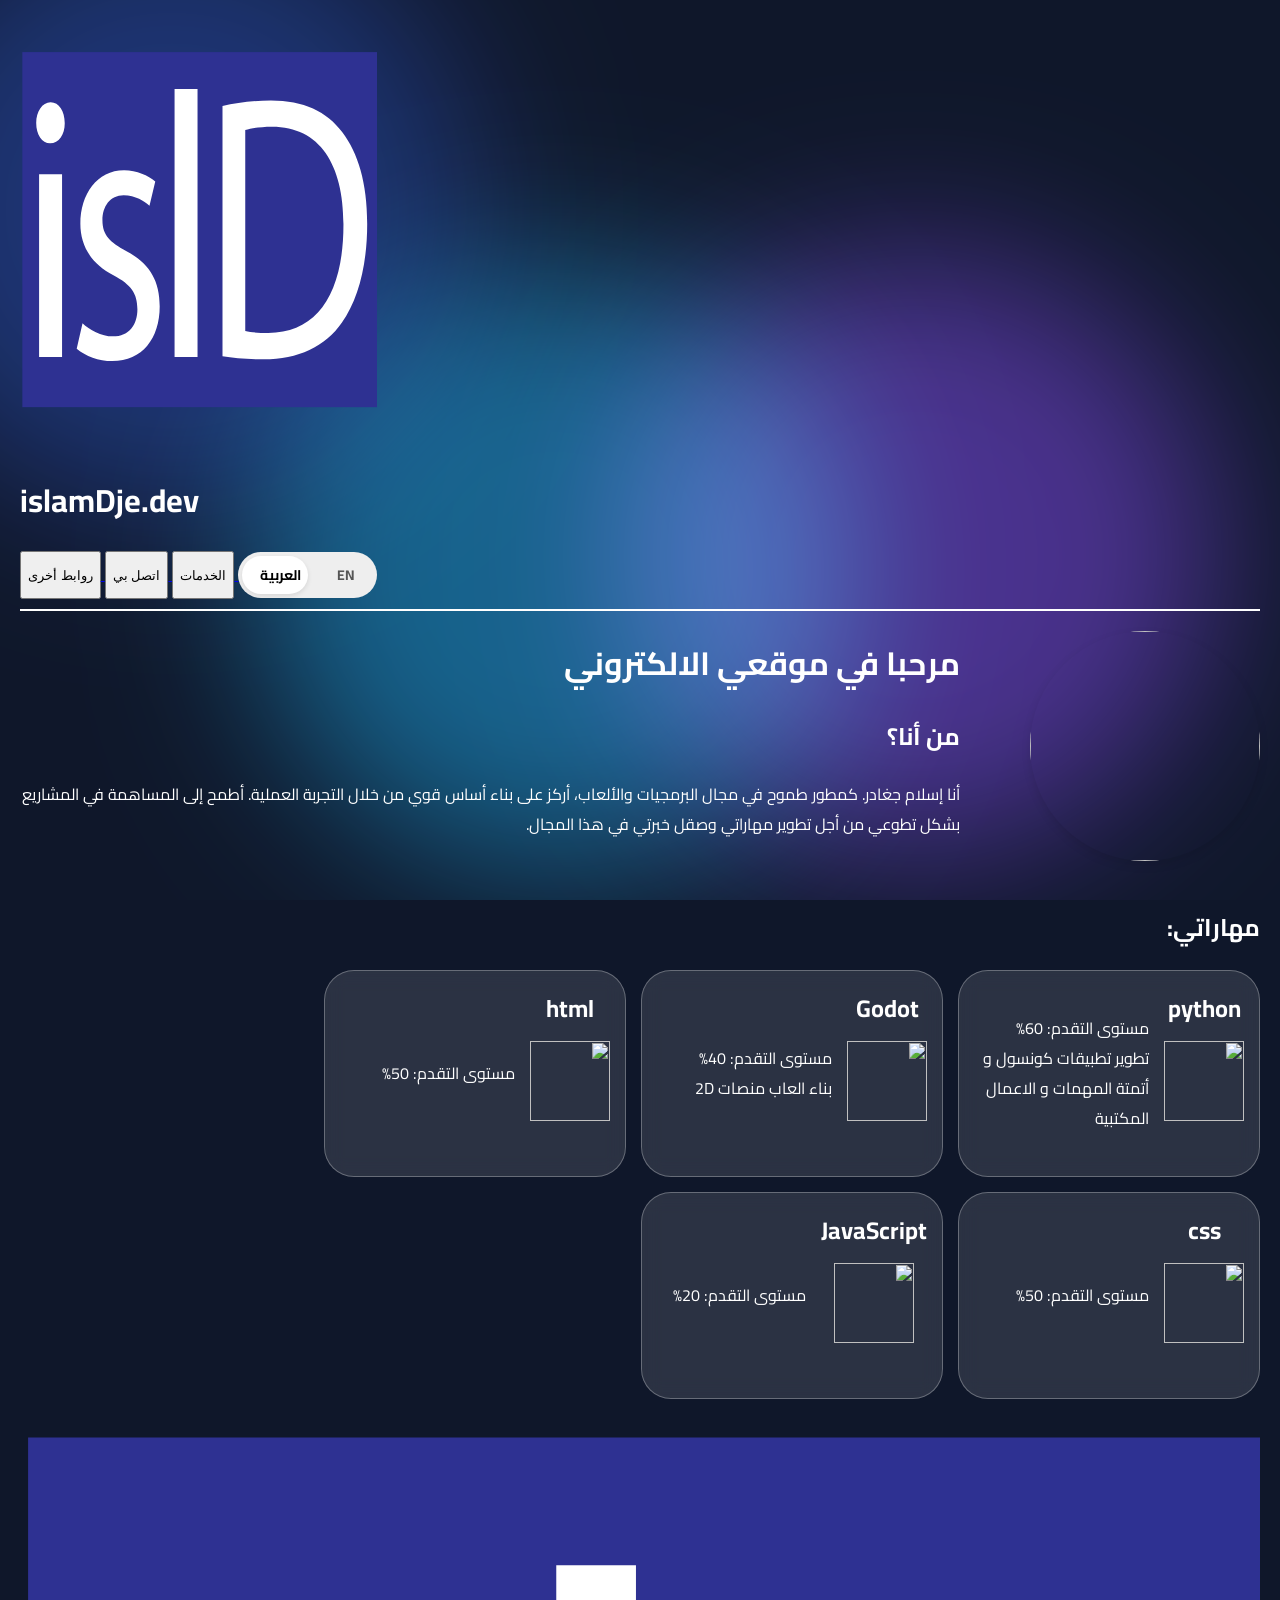
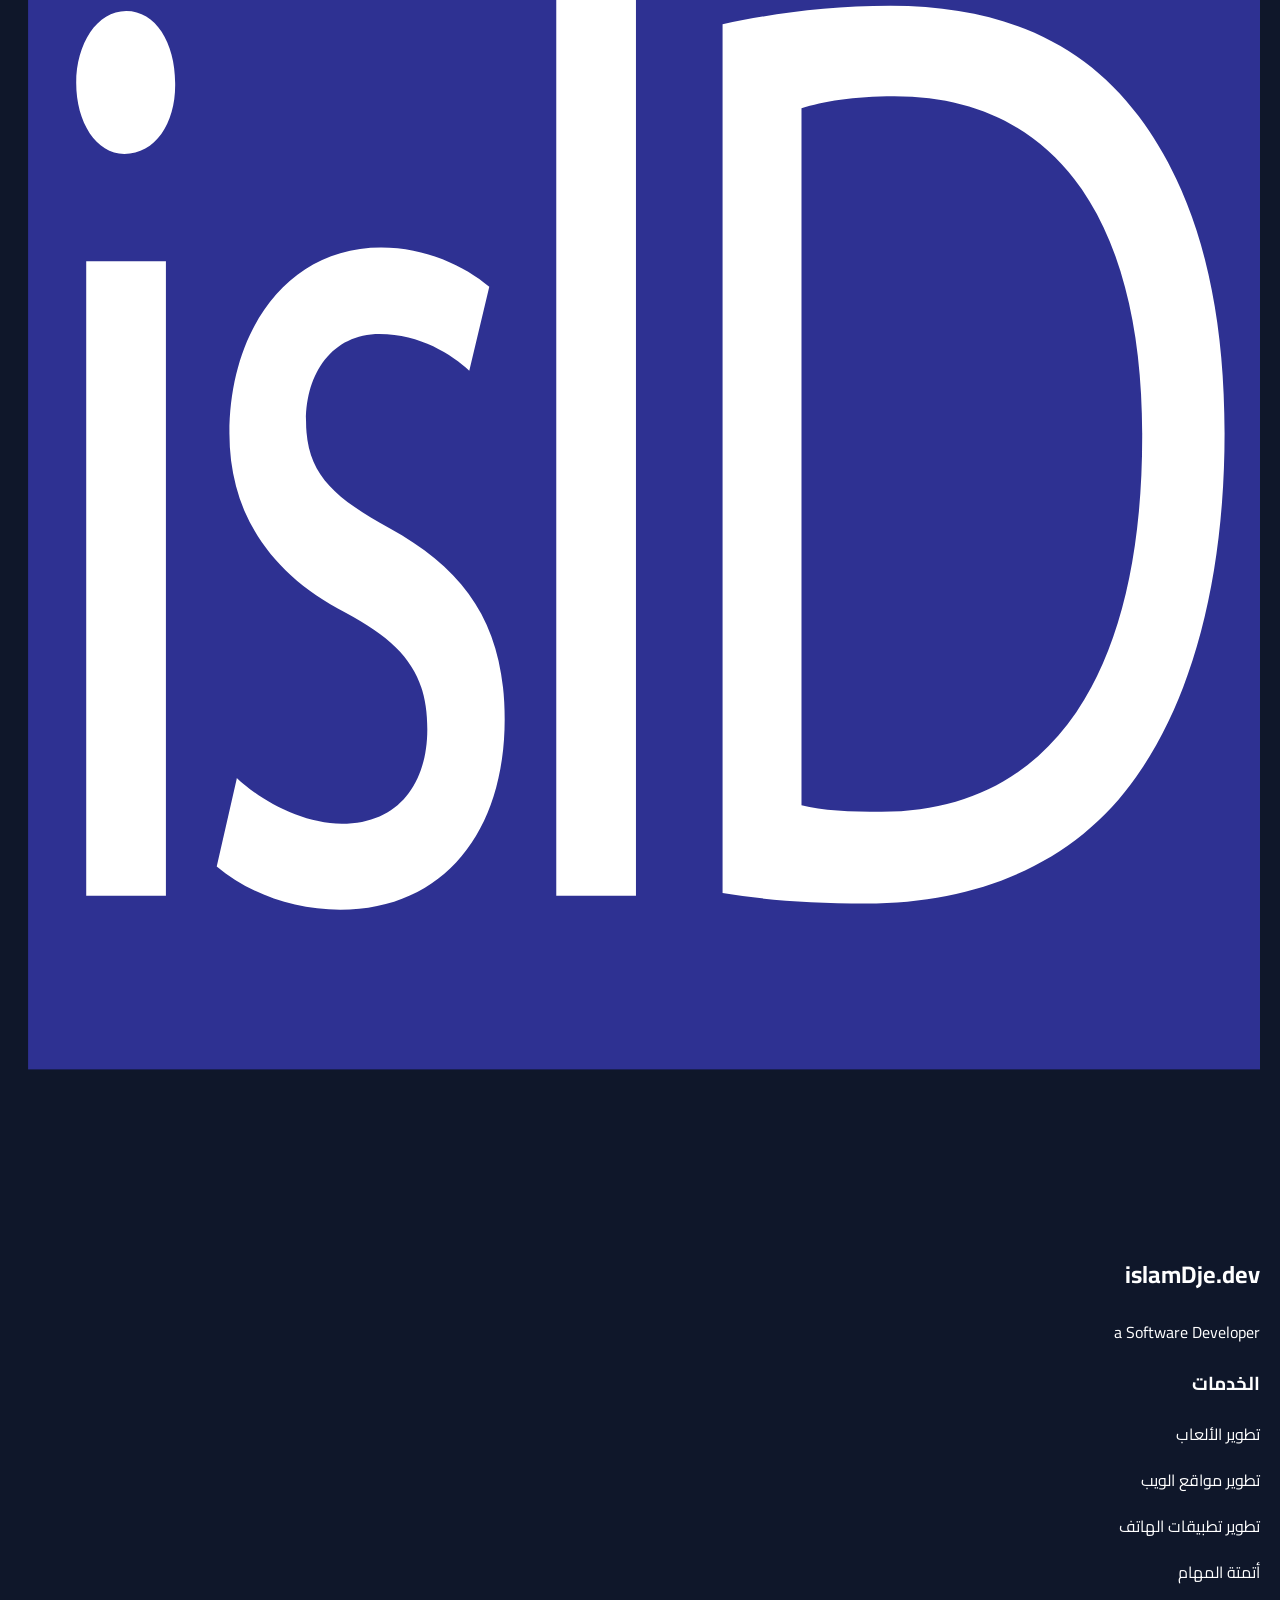
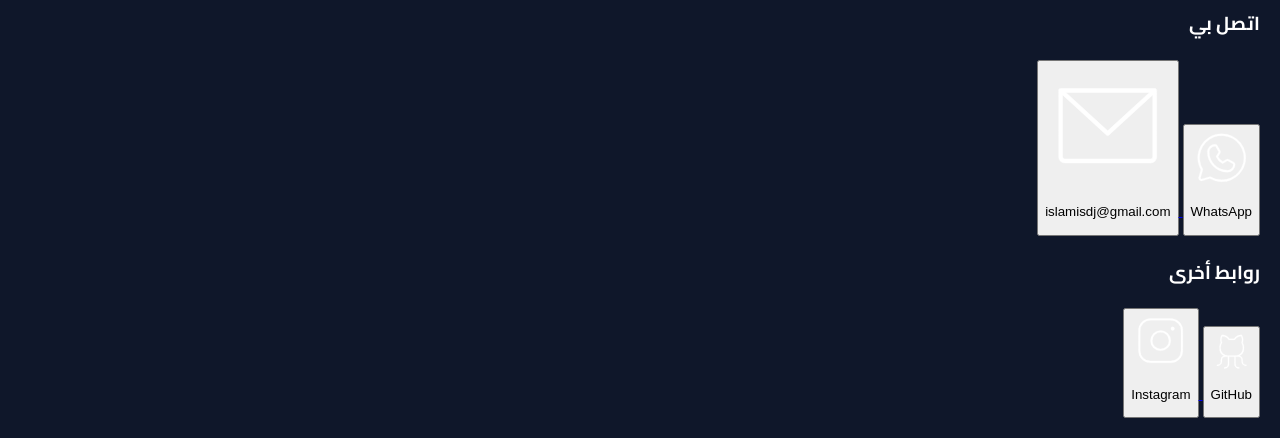
==== commit ee0d94e8: "Update index.html" ====
--- a/index.html
+++ b/index.html
@@ -53,15 +53,15 @@
 
       <div class="text-ar">
         <h1><svg xmlns="http://www.w3.org/2000/svg" viewBox="0 0 32.21 37"><g id="Layer_2"><rect x=".21" y="1" width="32" height="32" style="fill:#2e3192;"/></g><g id="Layer_1"><path d="m4.03,7.38c.02,1.02-.5,1.84-1.32,1.84-.73,0-1.25-.82-1.25-1.84s.54-1.87,1.3-1.87,1.27.82,1.27,1.87ZM1.72,28.49V12.01h2.07v16.48H1.72Z" style="fill:#fff;"/><path d="m5.63,25.43c.61.58,1.7,1.19,2.73,1.19,1.51,0,2.22-1.09,2.22-2.45,0-1.43-.59-2.21-2.12-3.03-2.05-1.05-3.02-2.69-3.02-4.66,0-2.66,1.49-4.83,3.94-4.83,1.16,0,2.17.48,2.81,1.02l-.52,2.18c-.45-.41-1.27-.95-2.33-.95-1.23,0-1.91,1.02-1.91,2.25,0,1.36.68,1.97,2.17,2.79,1.98,1.09,2.99,2.52,2.99,4.97,0,2.89-1.56,4.94-4.27,4.94-1.25,0-2.4-.44-3.21-1.12l.52-2.28Z" style="fill:#fff;"/><path d="m13.93,4.32h2.07v24.17h-2.07V4.32Z" style="fill:#fff;"/><path d="m18.25,5.85c1.25-.27,2.73-.48,4.36-.48,2.95,0,5.04.99,6.44,2.86,1.41,1.87,2.24,4.53,2.24,8.24s-.8,6.81-2.29,8.92c-1.49,2.14-3.94,3.3-7.03,3.3-1.46,0-2.69-.1-3.72-.27V5.85Zm2.05,20.29c.52.14,1.27.17,2.08.17,4.38,0,6.77-3.54,6.77-9.74.02-5.41-2.1-8.85-6.44-8.85-1.06,0-1.86.14-2.41.31v18.11Z" style="fill:#fff;"/></g></svg>islamDje.dev</h1>
+        <a href="#links-ar">
+          <button class="nav-bt-ln" onclick="triggerPulse('ln-ar')"><p>روابط أخرى</p></button>
+        </a>
+        <a href="#contact-ar">  
+          <button class="nav-bt-cn" onclick="triggerPulse('cn-ar')"><p>اتصل بي</p></button>
+        </a>
         <a href="#services-ar">
           <button class="nav-bt-sr" onclick="triggerPulse('sr-ar')"><p>الخدمات</p></button>
         </a>
-        <a href="#contact-ar">  
-          <button class="nav-bt-cn" onclick="triggerPulse('cn-ar')"><p>اتصل بي</p></button>
-        </a>
-        <a href="#links-ar">
-          <button class="nav-bt-ln" onclick="triggerPulse('ln-ar')"><p>روابط أخرى</p></button>
-        </a> 
         <div class="lang-switch">
           <input type="radio" name="lang" id="ar" value="ar" checked onclick="changeLanguage(this.value)">
           <label for="ar">العربية</label>
@@ -97,7 +97,7 @@
           
         <h2>من أنا؟</h2>
           
-        <p>أنا إسلام جغادر. بصفتي مطور برامج وألعاب طموح، أركز على بناء أساس متين من خلال الخبرة العملية. لدي رغبة قوية في المساهمة في المشاريع تطوعًا لصقل مهاراتي. ولتحقيق هذا الهدف، أسستُ فريق EVO_it، وهو فريق متخصص مصمم للتعاون في مشاريع مبتكرة وتسريع نمونا الجماعي في هذا المجال.</p>
+        <p>أنا إسلام جغادر. كمطور طموح في مجال البرمجيات والألعاب، أركز على بناء أساس قوي من خلال التجربة العملية. أطمح إلى المساهمة في المشاريع بشكل تطوعي من أجل تطوير مهاراتي وصقل خبرتي في هذا المجال.</p>
         <br>
     </main>
 
@@ -118,7 +118,7 @@
             <h2>Godot</h2>
             <img src="assets/img/godot-svgrepo-com.svg" alt="" id="gd-icon">
           </div>
-          <p>progress: 60%<br>Building 2D platform games</p>
+          <p>progress: 40%<br>Building 2D platform games</p>
         </div>
 
         <div class="html-card">
@@ -126,7 +126,7 @@
             <h2>html</h2>
             <img src="assets/img/html-5-svgrepo-com.svg" alt="" id="html-icon">
           </div>
-          <p>progress: 60%</p>
+          <p>progress: 50%</p>
         </div>
 
         <div class="css-card">
@@ -134,7 +134,7 @@
             <h2>css</h2>
             <img src="assets/img/css-3-svgrepo-com.svg" alt="" id="css-icon">
           </div>
-          <p>progress: 60%</p>
+          <p>progress: 50%</p>
         </div>
 
         <div class="js-card">
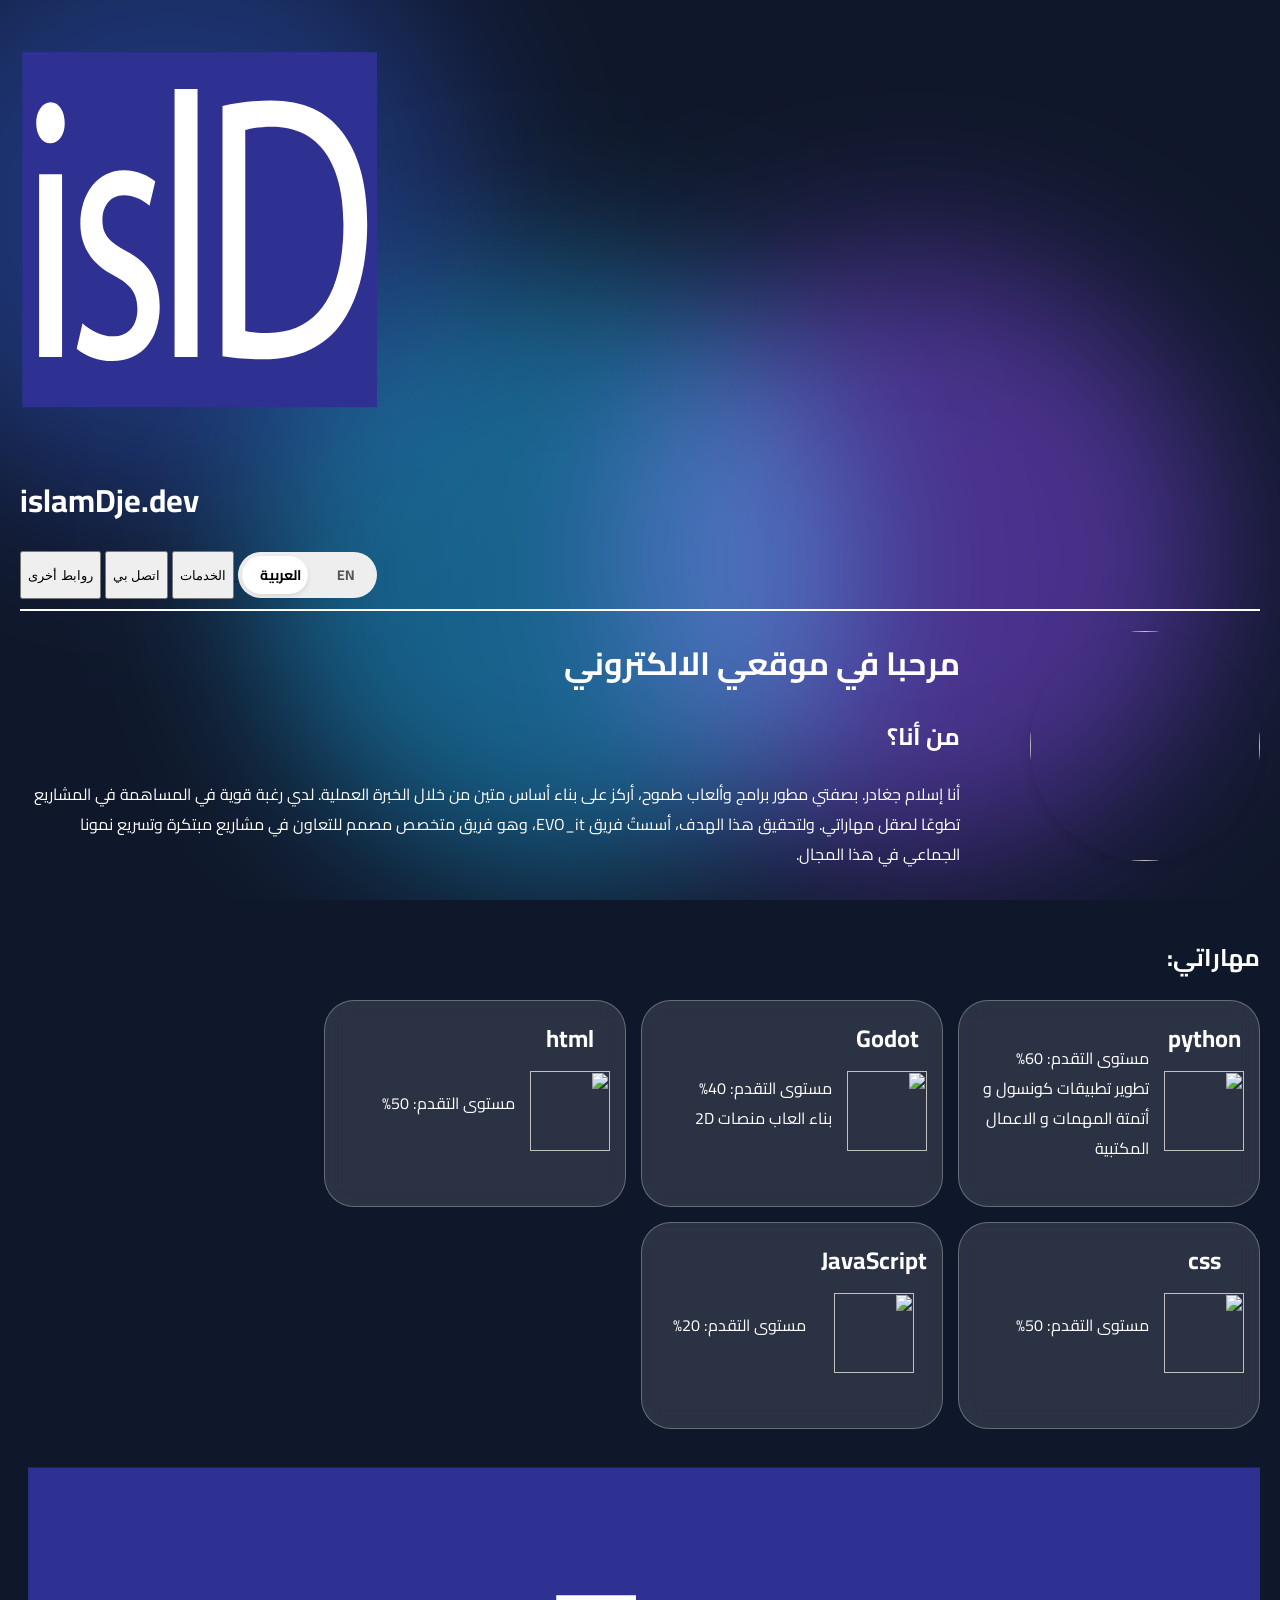
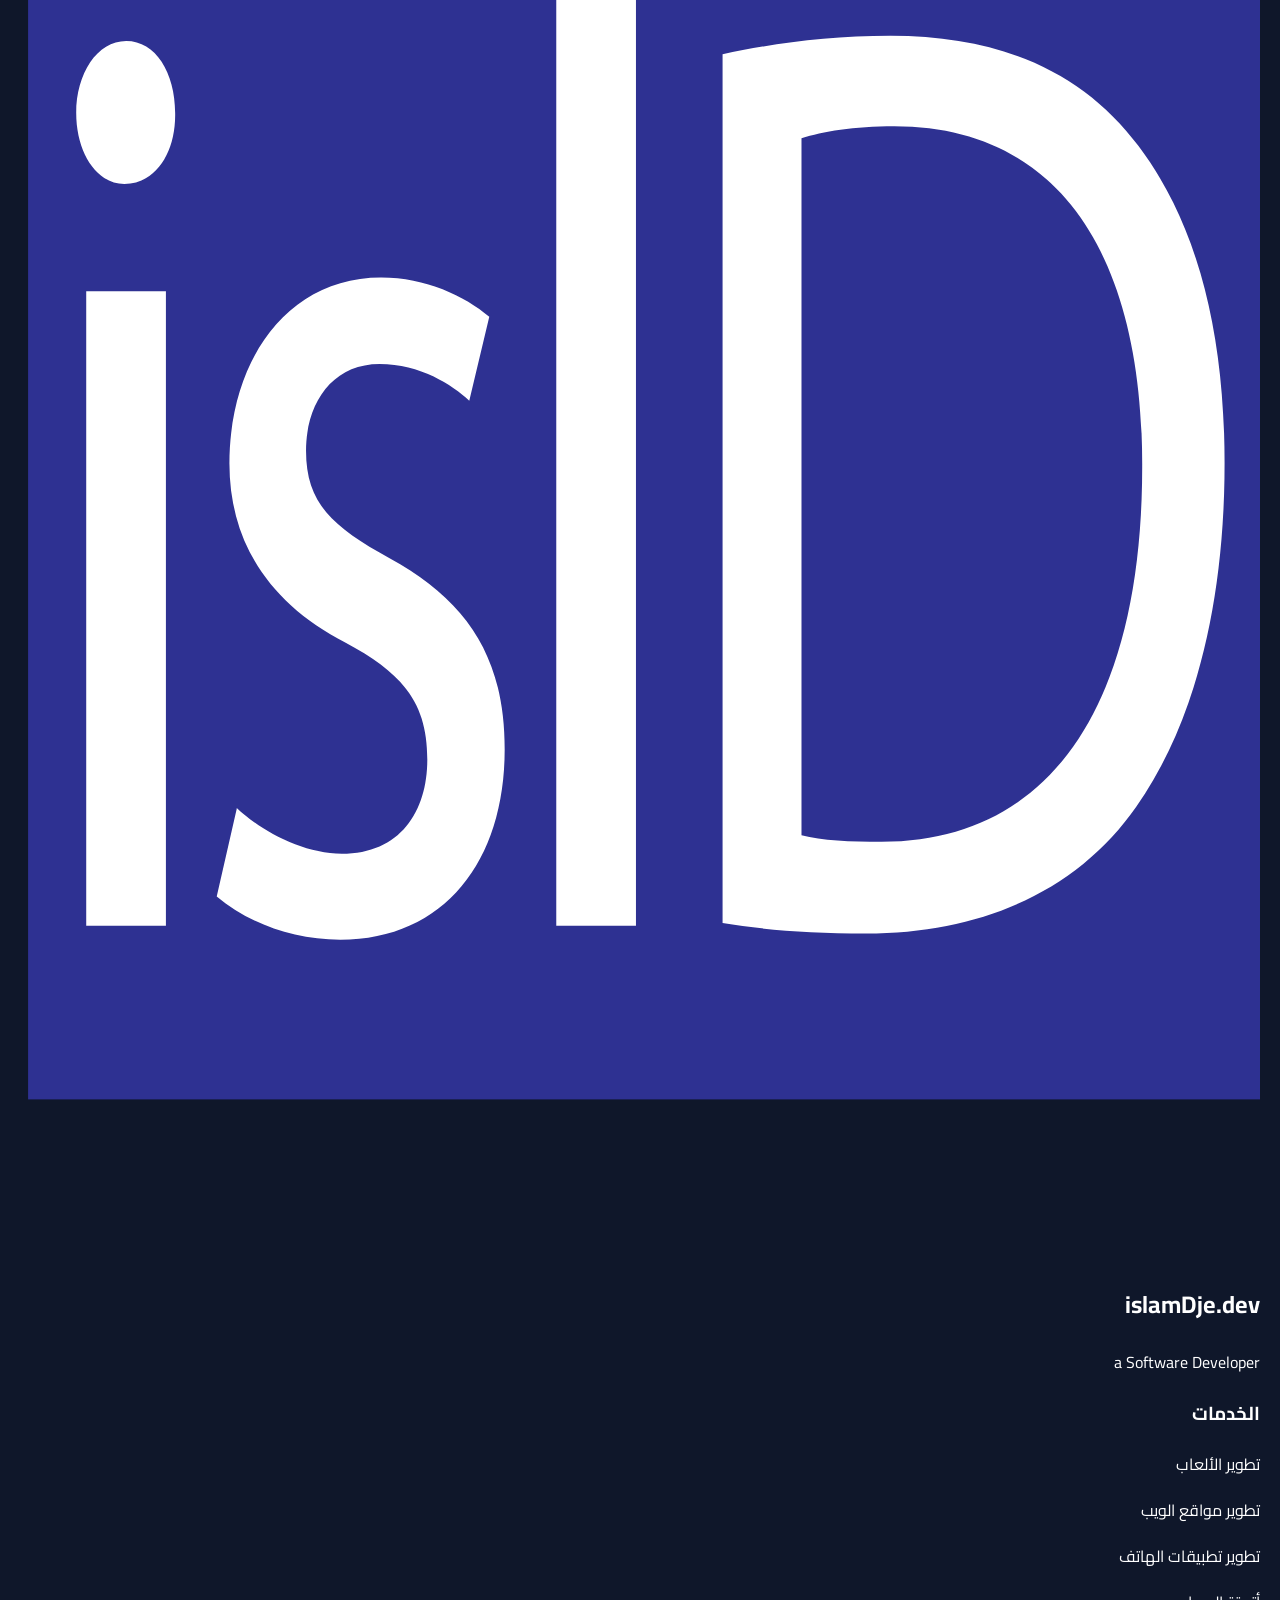
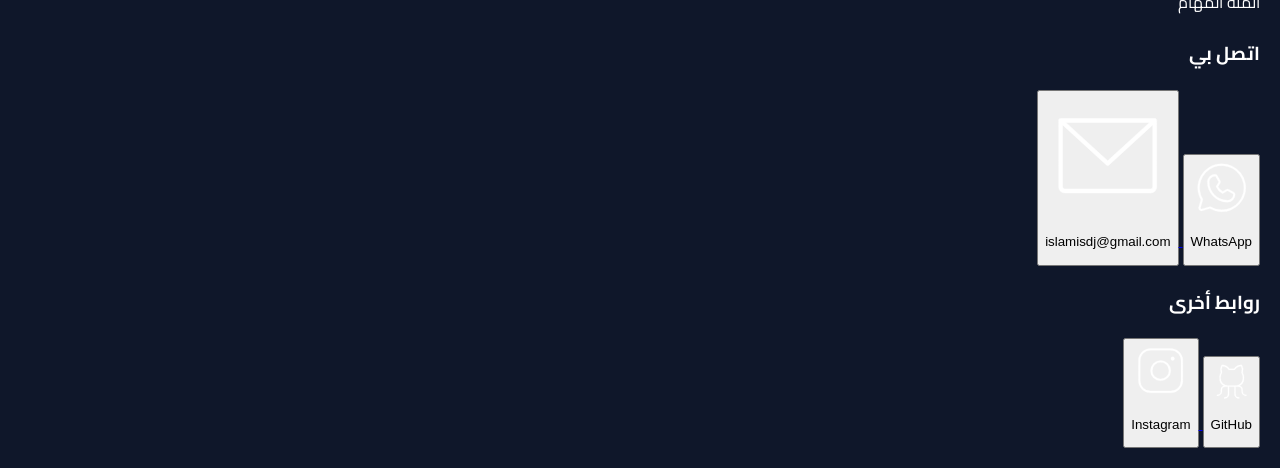
==== commit ac166cad: "fix who am i" ====
--- a/index.html
+++ b/index.html
@@ -84,7 +84,7 @@
       
       <div class="text-en">
         <h1 id="hi">welcome to my website</h1>
-        <h2>How am i ?</h2>
+        <h2>who am i ?</h2>
           
         <p>I am Islam Djeghader. As an ambitious software and game developer, I focus on building a solid foundation through practical experience. I am eager to contribute to projects on a volunteer basis to hone my skills. To further this goal, I formed EVO_it, a dedicated team designed to collaborate on innovative projects and accelerate our collective growth in the industry.</p>
           
@@ -97,7 +97,7 @@
           
         <h2>من أنا؟</h2>
           
-        <p>أنا إسلام جغادر. كمطور طموح في مجال البرمجيات والألعاب، أركز على بناء أساس قوي من خلال التجربة العملية. أطمح إلى المساهمة في المشاريع بشكل تطوعي من أجل تطوير مهاراتي وصقل خبرتي في هذا المجال.</p>
+        <p>أنا إسلام جغادر. بصفتي مطور برامج وألعاب طموح، أركز على بناء أساس متين من خلال الخبرة العملية. لدي رغبة قوية في المساهمة في المشاريع تطوعًا لصقل مهاراتي. ولتحقيق هذا الهدف، أسستُ فريق EVO_it، وهو فريق متخصص مصمم للتعاون في مشاريع مبتكرة وتسريع نمونا الجماعي في هذا المجال.</p>
         <br>
     </main>
 
